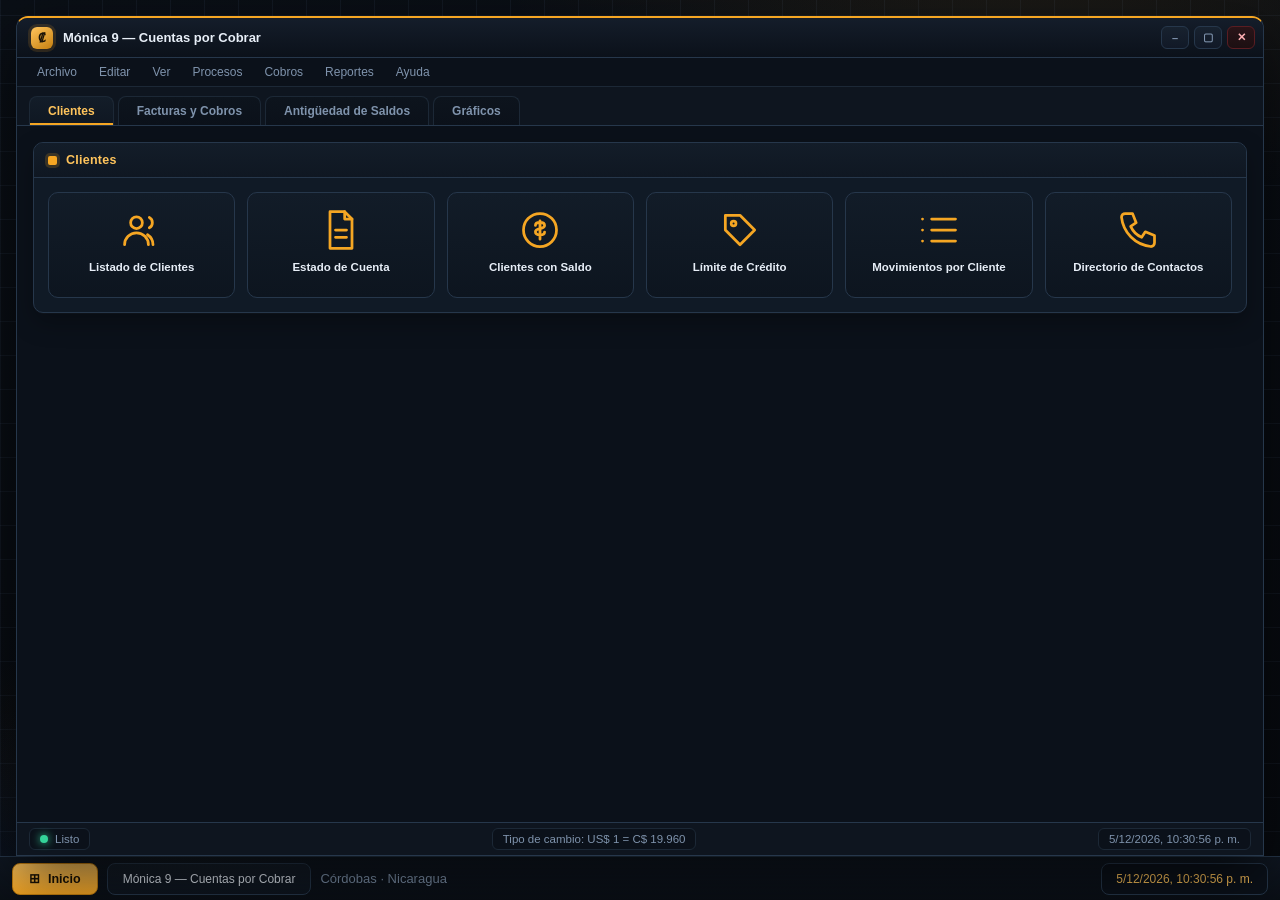
==== cuentas_por_cobrar.html @ f1996e6d "Subir los 4 archivos definitivos de inventario y cuentas por cobrar" ====
<!DOCTYPE html>
<html lang="es">
<head>
<meta charset="UTF-8" />
<meta name="viewport" content="width=device-width, initial-scale=1.0" />
<title>Mónica 9 — Cuentas por Cobrar</title>
<style>
  :root{
    --bg:#070a0f; --bg2:#0a0f16; --grid:rgba(125,155,205,.07);
    --panel:#0e151f; --panel2:#0b111a; --card:#101a26;
    --line:#1c2836; --line2:#26374b;
    --text:#e7eef7; --muted:#7f93ac;
    --amber:#f5a623; --amber2:#ffc45c; --amber-d:#b6791275;
    --blue:#3b82f6; --ok:#34d399; --warn:#f5a623; --danger:#f2545b;
    --accent:#f5a623;
    --shadow:0 24px 60px rgba(0,0,0,.62);
  }
  *{box-sizing:border-box}
  html,body{height:100%}
  body{margin:0;padding:0;height:100vh;overflow:hidden;color:var(--text);
    font-family:"Segoe UI",Tahoma,Geneva,Verdana,sans-serif;font-size:13px;-webkit-font-smoothing:antialiased}

  /* ---------- Escritorio (cuadrícula oscura) ---------- */
  .desktop{position:relative;height:100vh;overflow:hidden;display:flex;flex-direction:column;padding:16px 16px 0;
    background:
      radial-gradient(1000px 600px at 80% -12%,rgba(245,166,35,.10),transparent 55%),
      radial-gradient(900px 520px at 6% 110%,rgba(59,130,246,.10),transparent 55%),
      repeating-linear-gradient(0deg,var(--grid) 0 1px,transparent 1px 34px),
      repeating-linear-gradient(90deg,var(--grid) 0 1px,transparent 1px 34px),
      linear-gradient(160deg,var(--bg2),var(--bg))}
  .desktop::after{content:"";position:absolute;inset:0;pointer-events:none;
    background:radial-gradient(420px 220px at 14% 84%,rgba(245,166,35,.05),transparent 60%)}

  /* ---------- Ventana principal ---------- */
  .win{position:relative;z-index:1;flex:1;min-height:0;display:flex;flex-direction:column;background:var(--panel);
    border:1px solid var(--line2);border-top:2px solid var(--amber);border-radius:12px 12px 0 0;box-shadow:var(--shadow);overflow:hidden}
  .titlebar{flex:none;display:flex;align-items:center;justify-content:space-between;gap:12px;
    padding:8px 8px 8px 14px;color:var(--text);background:linear-gradient(180deg,#141d2a,#0b111a);border-bottom:1px solid var(--line2);font-weight:600;font-size:13px}
  .tb-title{display:flex;align-items:center;gap:10px;min-width:0}
  .tb-ico{width:22px;height:22px;border-radius:6px;display:grid;place-items:center;font-size:12px;color:#1a1206;
    background:linear-gradient(145deg,var(--amber2),#c47f10);box-shadow:0 0 0 3px rgba(245,166,35,.14)}
  .tb-btns{display:flex;gap:5px}
  .tbb{width:28px;height:23px;border:1px solid var(--line2);border-radius:6px;color:var(--muted);font:inherit;font-size:11px;font-weight:700;cursor:pointer;
    background:linear-gradient(180deg,#18222f,#111927)}
  .tbb:hover{color:var(--text);border-color:var(--amber-d);background:linear-gradient(180deg,#1e2a39,#141d29)}
  .tbb.close{color:#ffb0b4;border-color:#5a1d22;background:linear-gradient(180deg,#2a1418,#1c0f12)}
  .tbb.close:hover{background:linear-gradient(180deg,#3a1a1f,#261216)}

  .menubar{flex:none;display:flex;gap:2px;padding:4px 10px;background:var(--panel2);border-bottom:1px solid var(--line);font-size:12px;color:var(--muted)}
  .menubar span{padding:3px 10px;border-radius:5px;cursor:default}
  .menubar span:hover{background:#141d29;color:var(--text)}

  .tabbar{flex:none;display:flex;gap:4px;padding:9px 12px 0;background:var(--panel);border-bottom:1px solid var(--line2)}
  .tab{appearance:none;border:1px solid var(--line);border-bottom:none;color:var(--muted);padding:7px 18px;font:inherit;font-size:12px;font-weight:600;
    border-radius:8px 8px 0 0;cursor:pointer;background:linear-gradient(180deg,#0d141d,#0b111a);transition:color .12s,background .12s}
  .tab:hover{color:var(--text);background:linear-gradient(180deg,#121b26,#0d141d)}
  .tab.active{color:var(--amber2);background:linear-gradient(180deg,#131d29,#0f1722);box-shadow:inset 0 -2px 0 var(--amber)}

  .content{position:relative;flex:1;min-height:0;overflow:auto;padding:16px;background:var(--panel2)}
  .tabpane{display:none}.tabpane.active{display:block}

  /* ---------- Secciones y cuadrícula de botones ---------- */
  .sec{background:var(--card);border:1px solid var(--line2);border-radius:10px;margin-bottom:16px;overflow:hidden;box-shadow:0 1px 0 rgba(255,255,255,.02),0 10px 24px rgba(0,0,0,.28)}
  .sec-head{display:flex;align-items:center;gap:9px;padding:10px 14px;font-weight:700;font-size:12.5px;color:var(--amber2);
    background:linear-gradient(180deg,#131d29,#0f1722);border-bottom:1px solid var(--line2);letter-spacing:.02em}
  .sec-head .k{width:9px;height:9px;border-radius:2px;background:var(--amber);box-shadow:0 0 0 3px rgba(245,166,35,.18)}
  .grid{display:grid;grid-template-columns:repeat(auto-fill,minmax(162px,1fr));gap:12px;padding:14px}
  .tile{appearance:none;display:flex;flex-direction:column;align-items:center;gap:9px;text-align:center;padding:15px 9px 12px;
    background:linear-gradient(180deg,#121c28,#0d151f);border:1px solid var(--line2);border-radius:10px;color:var(--text);font:inherit;font-size:11.5px;font-weight:600;
    cursor:pointer;min-height:106px;transition:transform .1s ease,box-shadow .14s ease,border-color .14s ease,background .14s ease}
  .tile:hover{border-color:var(--amber);box-shadow:0 10px 24px rgba(0,0,0,.45),0 0 0 3px rgba(245,166,35,.12);transform:translateY(-2px);
    background:linear-gradient(180deg,#16222f,#0f1822)}
  .tile:active{transform:translateY(0)}
  .tile .ico{width:44px;height:44px;color:var(--amber)}
  .tile .ico svg{width:100%;height:100%;display:block}
  .tile .lbl{line-height:1.2}

  /* ---------- Barra de estado / tareas ---------- */
  .statusbar{flex:none;display:flex;align-items:center;justify-content:space-between;gap:10px;padding:5px 12px;font-size:11.5px;color:var(--muted);background:var(--panel);border-top:1px solid var(--line2)}
  .statusbar .sb{display:flex;align-items:center;gap:7px;border:1px solid var(--line);border-radius:6px;padding:4px 10px;background:var(--panel2)}
  .dot{width:8px;height:8px;border-radius:50%;background:var(--ok);box-shadow:0 0 8px var(--ok)}
  .taskbar{flex:none;display:flex;align-items:center;gap:9px;height:44px;margin:0 -16px;padding:0 12px;
    background:linear-gradient(180deg,#0f1722,#0a0f16);border-top:1px solid var(--line2);color:var(--text)}
  .start{display:flex;align-items:center;gap:8px;height:32px;padding:0 16px;border:1px solid #c47f10;border-radius:8px;color:#1a1206;font-weight:700;font-size:12.5px;cursor:pointer;
    background:linear-gradient(180deg,var(--amber2),var(--amber))}
  .start:hover{background:linear-gradient(180deg,#ffd27a,#ffb43a)}
  .task{height:32px;padding:0 15px;border:1px solid var(--line2);border-radius:8px;color:var(--text);font-size:12px;cursor:pointer;
    background:linear-gradient(180deg,#141d29,#0e151f)}
  .task:hover{border-color:var(--amber-d)}
  .tray{margin-left:auto;display:flex;align-items:center;gap:8px;height:32px;padding:0 14px;border:1px solid var(--line2);border-radius:8px;background:var(--panel2);font-size:12px;color:var(--amber2);font-variant-numeric:tabular-nums}

  /* ---------- Diálogos (ventanas flotantes) ---------- */
  .overlay{position:fixed;inset:0;z-index:60;display:flex;align-items:center;justify-content:center;padding:20px;background:rgba(4,7,12,.66);backdrop-filter:blur(2px)}
  .overlay.hidden{display:none}
  .dlg{--dlg-accent:var(--amber);display:flex;flex-direction:column;width:min(1000px,96vw);max-height:90vh;background:var(--panel);
    border:1px solid var(--line2);border-top:2px solid var(--dlg-accent);border-radius:12px;box-shadow:0 30px 90px rgba(0,0,0,.7);overflow:hidden;animation:pop .16s ease}
  .dlg.sm{width:min(520px,94vw)}
  @keyframes pop{from{transform:scale(.975);opacity:.5}to{transform:none;opacity:1}}
  .dlg-title{flex:none;display:flex;align-items:center;justify-content:space-between;gap:10px;padding:8px 9px 8px 14px;color:var(--text);font-weight:700;font-size:13px;
    background:linear-gradient(180deg,#131d29,#0d151f);border-bottom:1px solid var(--line2)}
  .dlg-title .dt{display:flex;align-items:center;gap:9px;min-width:0}
  .dlg-close{width:28px;height:24px;border:1px solid #5a1d22;border-radius:6px;color:#ffb0b4;font:inherit;font-weight:700;cursor:pointer;background:linear-gradient(180deg,#2a1418,#1c0f12)}
  .dlg-close:hover{background:linear-gradient(180deg,#3a1a1f,#261216)}
  .dlg-body{flex:1;min-height:0;overflow:auto;padding:16px;background:var(--panel2)}
  .dlg-foot{flex:none;display:flex;justify-content:flex-end;gap:9px;padding:12px 14px;background:var(--panel);border-top:1px solid var(--line2)}
  .sub{font-size:11.5px;color:var(--muted);margin:0 0 12px}

  .dlg-tools{display:flex;flex-wrap:wrap;align-items:flex-end;gap:12px;padding-bottom:12px;margin-bottom:12px;border-bottom:1px solid var(--line2)}
  .fgroup{display:flex;flex-direction:column;gap:5px}
  .flabel{font-size:10.5px;color:var(--muted);letter-spacing:.05em;text-transform:uppercase}
  .fld{background:var(--card);border:1px solid var(--line2);border-radius:7px;padding:7px 10px;font:inherit;font-size:12px;color:var(--text);min-width:155px}
  .fld::placeholder{color:#5b6d84}
  .fld:focus{outline:none;border-color:var(--amber);box-shadow:0 0 0 3px rgba(245,166,35,.18)}
  .radios{display:flex;gap:16px;padding-bottom:3px}
  .radio{display:flex;align-items:center;gap:7px;font-size:12px;color:var(--text);cursor:pointer}
  .radio input{accent-color:var(--amber)}

  .btn{appearance:none;border:1px solid var(--line2);border-radius:8px;color:var(--text);padding:8px 17px;font:inherit;font-size:12px;font-weight:600;cursor:pointer;
    background:linear-gradient(180deg,#18222f,#111927)}
  .btn:hover{border-color:var(--amber-d);background:linear-gradient(180deg,#1f2b3a,#141d29)}
  .btn:active{transform:translateY(1px)}
  .btn-primary{background:linear-gradient(180deg,#ffc45c,#f5a623);border-color:#c47f10;color:#1a1206;font-weight:700}
  .btn-primary:hover{background:linear-gradient(180deg,#ffd27a,#ffb43a)}
  .btn-ghost{background:linear-gradient(180deg,#141d29,#0e151f);color:var(--muted)}
  .btn-ghost:hover{color:var(--text)}

  .tbl-wrap{border:1px solid var(--line2);border-radius:9px;overflow:auto;max-height:46vh;background:var(--card)}
  table.tbl{width:100%;border-collapse:collapse;font-size:12px}
  .tbl th{position:sticky;top:0;z-index:1;background:linear-gradient(180deg,#131d29,#0f1722);color:var(--amber2);font-weight:700;font-size:10.5px;
    text-transform:uppercase;letter-spacing:.04em;padding:9px 11px;text-align:left;border-bottom:1px solid var(--line2);white-space:nowrap}
  .tbl td{padding:8px 11px;border-bottom:1px solid #141d29;white-space:nowrap;color:var(--text)}
  .tbl tbody tr:hover{background:#141f2c}
  .tbl tfoot td{background:#131d29;color:var(--amber2);font-weight:700;border-top:1px solid var(--line2);border-bottom:none}
  .num{text-align:right;font-variant-numeric:tabular-nums}
  .empty{padding:20px;color:var(--muted);font-size:12px}

  /* ---------- Gráficos ---------- */
  .charts-head{display:flex;flex-wrap:wrap;align-items:flex-end;gap:12px;padding:14px;background:var(--card);border:1px solid var(--line2);border-radius:10px;margin-bottom:16px}
  .charts-grid{display:grid;grid-template-columns:repeat(auto-fit,minmax(420px,1fr));gap:16px}
  .card{position:relative;background:linear-gradient(180deg,#111b27,#0d151f);border:1px solid var(--line2);border-radius:10px;padding:14px;box-shadow:0 10px 24px rgba(0,0,0,.3)}
  .card h3{margin:0 0 6px;font-size:12.5px;color:var(--text);display:flex;align-items:center;justify-content:space-between;gap:8px}
  .card h3 span:first-child{color:var(--amber2)}
  .card .val{font-size:11px;color:var(--muted);font-variant-numeric:tabular-nums}
  .card svg{width:100%;height:auto;display:block}

  .palette{position:absolute;z-index:90;width:246px;background:var(--panel);border:1px solid var(--line2);border-top:2px solid var(--amber);border-radius:10px;padding:12px;box-shadow:var(--shadow)}
  .palette.hidden{display:none}
  .palette .pt{font-weight:700;font-size:12px;color:var(--amber2);margin-bottom:9px}
  .palette label{display:flex;align-items:center;justify-content:space-between;gap:10px;font-size:12px;color:var(--text);margin-bottom:8px}
  .palette input[type=color]{width:42px;height:26px;border:1px solid var(--line2);border-radius:6px;background:var(--card);padding:0;cursor:pointer}
  .swatches{display:flex;gap:7px;flex-wrap:wrap;margin-top:5px}
  .sw{width:23px;height:23px;border-radius:6px;border:1px solid rgba(255,255,255,.15);cursor:pointer}
  .hidden{display:none!important}

  @media (max-width:760px){ .grid{grid-template-columns:repeat(auto-fill,minmax(132px,1fr))} .charts-grid{grid-template-columns:1fr} }

  @media print{
    body{background:#fff;color:#000}
    .desktop{display:none}
    .overlay{position:static;background:#fff;padding:0}
    .dlg{box-shadow:none;border:none;width:100%;max-height:none}
    .dlg-foot,.dlg-tools,.dlg-close{display:none!important}
    .tbl th,.tbl td,.tbl tfoot td{color:#000;background:#fff}
  }
</style>
</head>
<body>
<div class="desktop">
  <div class="win">
    <div class="titlebar">
      <div class="tb-title"><span class="tb-ico">₡</span> Mónica 9 — Cuentas por Cobrar</div>
      <div class="tb-btns"><button class="tbb" title="Minimizar">–</button><button class="tbb" title="Maximizar">▢</button><button class="tbb close" title="Cerrar">✕</button></div>
    </div>
    <div class="menubar"><span>Archivo</span><span>Editar</span><span>Ver</span><span>Procesos</span><span>Cobros</span><span>Reportes</span><span>Ayuda</span></div>
    <div class="tabbar" id="tabs"></div>
    <div class="content" id="content"></div>
    <div class="statusbar">
      <span class="sb"><span class="dot"></span><span id="status">Listo</span></span>
      <span class="sb" id="tc">Tipo de cambio: US$ 1 = C$ 19.960</span>
      <span class="sb" id="clock"></span>
    </div>
  </div>
  <div class="taskbar">
    <button class="start"><span>⊞</span> Inicio</button>
    <button class="task">Mónica 9 — Cuentas por Cobrar</button>
    <span class="sb" style="border:none;background:transparent;color:var(--muted)">Córdobas · Nicaragua</span>
    <div class="tray"><span id="trayClock"></span></div>
  </div>
</div>
<div class="overlay hidden" id="overlay"></div>
<script>
const TASA = 19.960;
const fmtNIO = new Intl.NumberFormat('es-NI',{style:'currency',currency:'NIO',minimumFractionDigits:2,maximumFractionDigits:2});
const money = n => fmtNIO.format(Number(n)||0).replace('NIO','C$').replace(/\s+/g,' ').trim();
const usd = n => 'US$ ' + ((Number(n)||0)/TASA).toLocaleString('es-NI',{minimumFractionDigits:2,maximumFractionDigits:2});
const compact = n => { n = Number(n)||0; if(Math.abs(n)>=1000) return 'C$ ' + (n/1000).toFixed(0) + 'k'; return 'C$ ' + n.toFixed(0); };
const num = n => (Number(n)||0).toLocaleString('es-NI',{minimumFractionDigits:2,maximumFractionDigits:2});
const $ = id => document.getElementById(id);
const esc = s => String(s==null?'':s).replace(/[&<>"']/g,c=>({'&':'&amp;','<':'&lt;','>':'&gt;','"':'&quot;',"'":'&#39;'}[c]));
const status = m => { $('status').textContent = m; };

/* ---------- Fechas (deterministas, año en curso) ---------- */
const HOY = new Date();
const Y = HOY.getFullYear();
const iso = d => { const x = (d instanceof Date)?d:new Date(d); return new Date(x.getTime()-x.getTimezoneOffset()*60000).toISOString().slice(0,10); };
const fecha = s => new Date(s+'T00:00:00').toLocaleDateString('es-NI',{day:'2-digit',month:'2-digit',year:'numeric'});
const MES = ['Ene','Feb','Mar','Abr','May','Jun','Jul','Ago','Sep','Oct','Nov','Dic'];

/* ---------- Datos: Clientes ---------- */
const CLIENTES = [
  ['CL-0001','Supermercado La Unión','J0310000001234','2255-1010','Managua',250000,'Karla Ruiz'],
  ['CL-0002','Pulpería Doña Rosa','0011202900001A','2772-3344','Matagalpa',40000,'José Mejía'],
  ['CL-0003','Hotel Camino Real','J0310000002356','2276-6677','Managua',180000,'Karla Ruiz'],
  ['CL-0004','Comedor El Buen Gusto','0011506800002B','8412-7788','Masaya',60000,'Marlon López'],
  ['CL-0005','Distribuidora El Sol','J0310000003478','2266-9001','Managua',300000,'Karla Ruiz'],
  ['CL-0006','Farmacia San Nicolás','0011807600003C','2713-2211','Estelí',90000,'José Mejía'],
  ['CL-0007','Supermercado Palí Norte','J0310000004589','2255-3344','Managua',220000,'Marlon López'],
  ['CL-0008','Tienda La Bendición','0011409800004D','2512-4455','Masaya',35000,'José Mejía'],
  ['CL-0009','Restaurante Los Ranchos','J0310000005690','2278-8899','Managua',150000,'Karla Ruiz'],
  ['CL-0010','Librería Génesis','0011801300005E','2772-5566','Matagalpa',50000,'Marlon López'],
  ['CL-0011','Comercial El Pilar','J0310000006712','2266-1122','Managua',120000,'Karla Ruiz'],
  ['CL-0012','Mini Súper La Isla','0011510600006F','2563-7788','Granada',70000,'José Mejía'],
  ['CL-0013','Panadería El Trigal','0011212400007G','8412-3344','Masaya',28000,'Marlon López'],
  ['CL-0014','Hospital Metropolitano','J0310000007823','2270-4455','Managua',260000,'Karla Ruiz']
].map(c=>({codigo:c[0],nombre:c[1],ruc:c[2],telefono:c[3],ciudad:c[4],limite:c[5],cobrador:c[6],saldo:0,vencido:0}));

/* ---------- Datos: Facturas ---------- */
const _F = [
  ['F-1001','Supermercado La Unión',0,9,84500,84500],
  ['F-1002','Hotel Camino Real',0,18,120000,60000],
  ['F-1003','Comedor El Buen Gusto',0,22,24600,24600],
  ['F-1004','Distribuidora El Sol',1,4,156000,90000],
  ['F-1005','Farmacia San Nicolás',1,15,38200,0],
  ['F-1006','Supermercado Palí Norte',1,26,210000,210000],
  ['F-1007','Tienda La Bendición',2,6,18750,5000],
  ['F-1008','Restaurante Los Ranchos',2,19,98400,40000],
  ['F-1009','Librería Génesis',3,2,27300,27300],
  ['F-1010','Comercial El Pilar',3,21,76500,0],
  ['F-1011','Mini Súper La Isla',4,7,41900,15000],
  ['F-1012','Panadería El Trigal',4,23,15800,15800],
  ['F-1013','Hospital Metropolitano',5,8,184000,120000],
  ['F-1014','Supermercado La Unión',5,24,63400,0],
  ['F-1015','Distribuidora El Sol',6,14,142000,142000],
  ['F-1016','Hotel Camino Real',6,29,88900,30000],
  ['F-1017','Restaurante Los Ranchos',7,11,52700,0],
  ['F-1018','Farmacia San Nicolás',8,3,33100,33100],
  ['F-1019','Comercial El Pilar',8,25,91200,45000],
  ['F-1020','Hospital Metropolitano',9,16,205000,0]
];
const FACTURAS = _F.map(f=>{
  const fch = iso(new Date(Y,f[2],f[3]));
  const venc = iso(new Date(Y,f[2],f[3]+30));
  const saldo = f[4]-f[5];
  const estado = saldo<=0.5 ? 'Pagada' : (new Date(venc) < HOY ? 'Vencida' : 'Pendiente');
  return {numero:f[0],cliente:f[1],fecha:fch,vencimiento:venc,monto:f[4],abonado:f[5],saldo:saldo,estado:estado};
});
FACTURAS.forEach(f=>{ const c=CLIENTES.find(x=>x.nombre===f.cliente); if(!c) return; c.saldo+=f.saldo; if(f.estado==='Vencida') c.vencido+=f.saldo; });

/* ---------- Datos: Cobros / Recibos ---------- */
const _C = [
  ['REC-2001',0,12,'Supermercado La Unión','F-1001','Transferencia',84500,'Karla Ruiz'],
  ['REC-2002',0,22,'Comedor El Buen Gusto','F-1003','Efectivo',24600,'Marlon López'],
  ['REC-2003',0,27,'Hotel Camino Real','F-1002','Cheque',60000,'Karla Ruiz'],
  ['REC-2004',1,8,'Distribuidora El Sol','F-1004','Transferencia',90000,'Karla Ruiz'],
  ['REC-2005',1,26,'Supermercado Palí Norte','F-1006','Depósito',210000,'Marlon López'],
  ['REC-2006',2,6,'Tienda La Bendición','F-1007','Efectivo',5000,'José Mejía'],
  ['REC-2007',2,19,'Restaurante Los Ranchos','F-1008','Transferencia',40000,'Karla Ruiz'],
  ['REC-2008',3,2,'Librería Génesis','F-1009','Efectivo',27300,'Marlon López'],
  ['REC-2009',4,7,'Mini Súper La Isla','F-1011','Cheque',15000,'José Mejía'],
  ['REC-2010',4,23,'Panadería El Trigal','F-1012','Efectivo',15800,'Marlon López'],
  ['REC-2011',5,8,'Hospital Metropolitano','F-1013','Transferencia',120000,'Karla Ruiz'],
  ['REC-2012',5,28,'Hotel Camino Real','F-1016','Depósito',30000,'Karla Ruiz'],
  ['REC-2013',6,14,'Distribuidora El Sol','F-1015','Transferencia',142000,'Karla Ruiz'],
  ['REC-2014',8,3,'Farmacia San Nicolás','F-1018','Efectivo',33100,'José Mejía'],
  ['REC-2015',8,25,'Comercial El Pilar','F-1019','Transferencia',45000,'Karla Ruiz'],
  ['REC-2016',9,15,'Hospital Metropolitano','F-1020','Cheque',60000,'Karla Ruiz']
];
const COBROS = _C.map(c=>({numero:c[0],fecha:iso(new Date(Y,c[1],c[2])),cliente:c[3],factura:c[4],forma:c[5],monto:c[6],cobrador:c[7]}));

/* ---------- Datos: Notas de crédito ---------- */
const _N = [
  [0,25,'Comercial El Pilar','NC-000101','Descuento por pronto pago',4500],
  [1,20,'Farmacia San Nicolás','NC-000102','Producto devuelto en buen estado',3800],
  [2,14,'Pulpería Doña Rosa','NC-000103','Error de facturación',1250],
  [3,19,'Restaurante Los Ranchos','NC-000104','Devolución parcial de pedido',7600],
  [5,10,'Mini Súper La Isla','NC-000105','Bonificación comercial',5200],
  [7,28,'Hospital Metropolitano','NC-000106','Ajuste por diferencia de precio',9800]
];
const NOTAS = _N.map(n=>({fecha:iso(new Date(Y,n[0],n[1])),cliente:n[2],documento:n[3],motivo:n[4],monto:n[5]}));

/* ---------- Antigüedad de saldos ---------- */
const AGING_BUCKETS = ['Corriente','1-30 días','31-60 días','61-90 días','+90 días'];
function agingBucket(f){
  if(f.saldo<=0.5) return -1;
  const dias = Math.floor((HOY - new Date(f.vencimiento))/86400000);
  if(dias<=0) return 0; if(dias<=30) return 1; if(dias<=60) return 2; if(dias<=90) return 3; return 4;
}
function agingTotals(){ const a=[0,0,0,0,0]; FACTURAS.forEach(f=>{ const b=agingBucket(f); if(b>=0) a[b]+=f.saldo; }); return a; }

/* ---------- Series mensuales para gráficos ---------- */
const SERIES = {
  cobros:  [82000,96500,74800,112400,90300,134600,119800,142300,128900,151700,138200,160400],
  vencido: [52000,61400,48900,70200,56800,82300,74100,88900,79500,91200,84800,96300],
  aldia:   [180000,196500,171200,214300,189600,242100,221400,258700,236900,274500,251300,289600]
};

/* ---------- Iconos (SVG inline) ---------- */
const ICO = (function(){
  const w = '<svg viewBox="0 0 24 24" fill="none" stroke="currentColor" stroke-width="1.5" stroke-linecap="round" stroke-linejoin="round">';
  const f = s => w + s + '</svg>';
  return {
    users:  f('<circle cx="9" cy="8" r="3.2"/><path d="M2.5 20a6.5 6.5 0 0 1 13 0"/><path d="M16 5.2a3.2 3.2 0 0 1 0 5.6"/><path d="M18 20a6.5 6.5 0 0 0-3-5.4"/>'),
    doc:    f('<path d="M6 2h8l4 4v16H6z"/><path d="M14 2v4h4"/><path d="M9 12h6M9 16h6"/>'),
    money:  f('<circle cx="12" cy="12" r="9"/><path d="M12 7v10M9.5 9.5c0-1 1-1.6 2.5-1.6s2.5.7 2.5 1.7-1 1.4-2.5 1.7-2.5.6-2.5 1.7 1 1.7 2.5 1.7 2.5-.6 2.5-1.6"/>'),
    tag:    f('<path d="M20 12l-8 8-8-8V4h8z"/><circle cx="8.5" cy="8.5" r="1.3"/>'),
    list:   f('<path d="M8 6h13M8 12h13M8 18h13M3 6h.01M3 12h.01M3 18h.01"/>'),
    book:   f('<path d="M5 4a2 2 0 0 1 2-2h11v18H7a2 2 0 0 0-2 2z"/><path d="M5 4v16"/><path d="M9 7h6M9 11h6"/>'),
    chart:  f('<path d="M4 20V10M10 20V4M16 20v-7M22 20H2"/>'),
    ret:    f('<path d="M9 14l-4-4 4-4"/><path d="M5 10h11a4 4 0 0 1 0 8h-3"/>'),
    folder: f('<path d="M3 7a2 2 0 0 1 2-2h4l2 2h8a2 2 0 0 1 2 2v8a2 2 0 0 1-2 2H5a2 2 0 0 1-2-2z"/><path d="M3 10h18"/>'),
    phone:  f('<path d="M5 3h4l2 5-3 2a12 12 0 0 0 6 6l2-3 5 2v4a2 2 0 0 1-2 2A18 18 0 0 1 3 5a2 2 0 0 1 2-2z"/>'),
    receipt:f('<path d="M6 2h12v20l-3-2-3 2-3-2-3 2z"/><path d="M9 7h6M9 11h6M9 15h4"/>'),
    clock:  f('<circle cx="12" cy="12" r="9"/><path d="M12 7v5l3 2"/>')
  };
})();
/* ---------- Estructura de pestañas / secciones / botones ---------- */
const SECTIONS = [
  {id:'clientes', title:'Clientes', icon:'users', buttons:[
    {id:'listadoclientes', label:'Listado de Clientes',   icon:'users', tip:'Todos los clientes con límite de crédito y saldo'},
    {id:'estadocuenta',    label:'Estado de Cuenta',       icon:'doc',   tip:'Detalle de facturas y saldos por cliente'},
    {id:'consaldo',        label:'Clientes con Saldo',     icon:'money', tip:'Clientes que mantienen saldo pendiente'},
    {id:'credito',         label:'Límite de Crédito',      icon:'tag',   tip:'Utilización del límite de crédito por cliente'},
    {id:'movcliente',      label:'Movimientos por Cliente',icon:'list',  tip:'Facturas y cobros recientes por cliente'},
    {id:'contactos',       label:'Directorio de Contactos',icon:'phone', tip:'Teléfonos y datos de contacto de clientes'}
  ]},
  {id:'facturas', title:'Facturas y Cobros', icon:'doc', buttons:[
    {id:'facturaspendientes', label:'Facturas Pendientes', icon:'list',   tip:'Facturas con saldo pendiente de pago'},
    {id:'registropagos',      label:'Registro de Pagos',   icon:'money',  tip:'Cobros y abonos registrados'},
    {id:'facturasvencidas',   label:'Facturas Vencidas',   icon:'tag',    tip:'Facturas cuyo vencimiento ya pasó'},
    {id:'recibos',            label:'Recibos Emitidos',    icon:'receipt',tip:'Recibos de caja entregados a clientes'},
    {id:'cobroscliente',      label:'Cobros por Cliente',  icon:'users',  tip:'Monto cobrado agrupado por cliente'},
    {id:'notascredito',       label:'Notas de Crédito',    icon:'ret',    tip:'Notas de crédito aplicadas a clientes'}
  ]},
  {id:'antiguedad', title:'Antigüedad de Saldos', icon:'chart', buttons:[
    {id:'aging',        label:'Antigüedad de Saldos', icon:'chart', tip:'Saldo clasificado por rangos de vencimiento'},
    {id:'saldocliente', label:'Saldos por Cliente',   icon:'list',  tip:'Saldo total y vencido por cliente'},
    {id:'vencidoaldia', label:'Vencido vs Al Día',    icon:'money', tip:'Comparativo de cartera vencida y corriente'},
    {id:'cobrador',     label:'Resumen por Cobrador', icon:'users', tip:'Gestión de cobro agrupada por cobrador'}
  ]},
  {id:'graficos', title:'Gráficos', icon:'chart', buttons:[]}
];

function tileHTML(b){
  return '<button class="tile" data-modal="'+b.id+'" title="'+esc(b.tip)+'">'+
    '<span class="ico">'+ICO[b.icon]+'</span><span class="lbl">'+esc(b.label)+'</span></button>';
}
function renderShell(){
  const tabs = $('tabs'), content = $('content');
  tabs.innerHTML = ''; content.innerHTML = '';
  SECTIONS.forEach(function(s, i){
    const b = document.createElement('button');
    b.className = 'tab' + (i===0?' active':'');
    b.dataset.tab = s.id;
    b.textContent = s.title;
    tabs.appendChild(b);

    const pane = document.createElement('section');
    pane.id = 'tab-'+s.id;
    pane.className = 'tabpane' + (i===0?' active':'');
    if(s.id === 'graficos'){
      pane.innerHTML = chartsUI();
    } else {
      pane.innerHTML = '<div class="sec"><div class="sec-head"><span class="k"></span>'+esc(s.title)+
        '</div><div class="grid">'+ s.buttons.map(tileHTML).join('') +'</div></div>';
    }
    content.appendChild(pane);
  });
  tabs.querySelectorAll('.tab').forEach(function(t){
    t.addEventListener('click', function(){
      tabs.querySelectorAll('.tab').forEach(x=>x.classList.remove('active'));
      t.classList.add('active');
      content.querySelectorAll('.tabpane').forEach(p=>p.classList.toggle('active', p.id==='tab-'+t.dataset.tab));
      status('Sección: '+t.textContent);
      if(t.dataset.tab==='graficos') drawAllCharts();
    });
  });
  content.querySelectorAll('.tile').forEach(function(t){
    t.addEventListener('click', function(){ openDialog(t.dataset.modal); });
  });
}

/* ---------- Reloj / barra de estado ---------- */
function tick(){
  const s = new Date().toLocaleString('es-NI');
  $('clock').textContent = s; $('trayClock').textContent = s;
}

/* ---------- Paleta de colores emergente ---------- */
let paletteEl = null;
function closePalette(){ if(paletteEl){ paletteEl.remove(); paletteEl = null; } }
function openPalette(anchor, current, onPick){
  closePalette();
  const p = document.createElement('div');
  p.className = 'palette';
  const swatches = ['#f5a623','#ffc45c','#3b82f6','#34d399','#f2545b','#a78bfa','#22d3ee','#e7eef7'];
  p.innerHTML = '<div class="pt">Color del diálogo</div>'+
    '<label>Personalizado <input type="color" value="'+current+'"></label>'+
    '<div class="swatches">'+ swatches.map(c=>'<span class="sw" style="background:'+c+'" data-c="'+c+'"></span>').join('') +'</div>';
  document.body.appendChild(p);
  const r = anchor.getBoundingClientRect();
  p.style.left = Math.min(r.left, window.innerWidth-260) + 'px';
  p.style.top = Math.min(r.bottom+6, window.innerHeight-170) + 'px';
  paletteEl = p;
  const input = p.querySelector('input');
  input.addEventListener('input', ()=> onPick(input.value));
  p.querySelectorAll('.sw').forEach(sw=> sw.addEventListener('click', ()=>{ input.value = sw.dataset.c; onPick(sw.dataset.c); }));
  setTimeout(()=> document.addEventListener('mousedown', outside), 0);
  function outside(e){ if(paletteEl && !paletteEl.contains(e.target) && e.target!==anchor){ closePalette(); document.removeEventListener('mousedown', outside); } }
}

/* ---------- Ventana modal (diálogo Windows) ---------- */
let dlgState = null;
function openDialog(id){
  const cfg = MODAL[id];
  if(!cfg) return;
  closePalette();
  const overlay = $('overlay');
  overlay.innerHTML = '';
  overlay.classList.remove('hidden');

  const dlg = document.createElement('div');
  dlg.className = 'dlg' + (cfg.small?' sm':'');

  const head = document.createElement('div');
  head.className = 'dlg-title';
  head.innerHTML = '<div class="dt"><span class="tb-ico">₡</span> '+esc(cfg.title)+'</div>';
  const close = document.createElement('button');
  close.className = 'dlg-close'; close.textContent = '✕'; close.title = 'Cerrar';
  close.addEventListener('click', ()=> cerrarDialogo());
  head.appendChild(close);

  const body = document.createElement('div');
  body.className = 'dlg-body';

  if(cfg.al || cfg.buscar){
    const tools = document.createElement('div');
    tools.className = 'dlg-tools';
    if(cfg.al){
      tools.innerHTML += '<div class="fgroup"><label class="flabel">Al (fecha final)</label><input type="date" class="fld" id="dlg-al" value="'+iso(HOY)+'"></div>';
    }
    if(cfg.buscar){
      tools.innerHTML += '<div class="fgroup"><label class="flabel">Buscar</label><input type="text" class="fld" id="dlg-texto" placeholder="'+esc(cfg.buscar)+'"></div>';
    }
    tools.innerHTML += '<div style="display:flex;gap:8px"><button class="btn btn-primary" id="dlg-buscar">Buscar</button><button class="btn btn-ghost" id="dlg-aceptar">Aceptar</button></div>';
    body.appendChild(tools);
  }

  const host = document.createElement('div');
  host.id = 'dlg-host';
  body.appendChild(host);
  if(cfg.subtitle){ const s=document.createElement('p'); s.className='sub'; s.textContent=cfg.subtitle; body.insertBefore(s, body.firstChild); }

  const foot = document.createElement('div');
  foot.className = 'dlg-foot';
  foot.innerHTML = '<button class="btn" id="dlg-imprimir">Imprimir</button>'+
    '<button class="btn" id="dlg-color">Cambiar color</button>'+
    '<button class="btn btn-ghost" id="dlg-cancelar">Cancelar</button>'+
    '<button class="btn btn-primary" id="dlg-salir">Salir</button>';

  dlg.appendChild(head); dlg.appendChild(body); dlg.appendChild(foot);
  overlay.appendChild(dlg);
  dlgState = { cfg:cfg, host:host, dlg:dlg };

  function render(){
    const al = cfg.al ? ($('dlg-al').value || iso(HOY)) : iso(HOY);
    const texto = cfg.buscar ? ($('dlg-texto').value.trim().toLowerCase()) : '';
    const r = cfg.rows({ al:al, texto:texto });
    host.innerHTML = tableHTML(r.cols, r.rows, r.total);
    status(cfg.title + ' · ' + r.rows.length + ' registro(s) · Al ' + fecha(al));
  }
  dlgState.render = render;

  if($('dlg-buscar')) $('dlg-buscar').addEventListener('click', render);
  if($('dlg-aceptar')) $('dlg-aceptar').addEventListener('click', render);
  if($('dlg-texto')) $('dlg-texto').addEventListener('input', render);
  if($('dlg-al')) $('dlg-al').addEventListener('change', render);

  $('dlg-imprimir').addEventListener('click', ()=>{ status('Enviando a impresora: '+cfg.title); window.print(); });
  $('dlg-color').addEventListener('click', function(){ openPalette(this, '#f5a623', c=> dlg.style.setProperty('--dlg-accent', c)); });
  $('dlg-cancelar').addEventListener('click', ()=> cerrarDialogo());
  $('dlg-salir').addEventListener('click', ()=> cerrarDialogo());

  render();
}
function cerrarDialogo(){ $('overlay').classList.add('hidden'); $('overlay').innerHTML=''; dlgState=null; closePalette(); status('Listo'); }

function tableHTML(cols, rows, total){
  if(!rows.length) return '<p class="empty">No hay información para los criterios indicados.</p>';
  let h = '<div class="tbl-wrap"><table class="tbl"><thead><tr>';
  cols.forEach(c=> h += '<th'+(c.num?' class="num"':'')+'>'+esc(c.t)+'</th>');
  h += '</tr></thead><tbody>';
  rows.forEach(r=>{ h += '<tr>'; r.forEach(c=> h += '<td'+(c.num?' class="num"':'')+'>'+c.v+'</td>'); h += '</tr>'; });
  h += '</tbody>';
  if(total){ h += '<tfoot><tr>'; total.forEach(c=> h += '<td'+(c.num?' class="num"':'')+'>'+c.v+'</td>'); h += '</tr></tfoot>'; }
  h += '</table></div>';
  return h;
}
const matchText = (hay, t) => !t || String(hay).toLowerCase().indexOf(t) !== -1;

/* ---------- Modelos de diálogo por botón ---------- */
const MODAL = {
  listadoclientes:{ title:'Listado de Clientes', buscar:'Cliente / código / RUC', rows:function(f){
    const rr=CLIENTES.filter(c=>matchText(c.codigo+' '+c.nombre+' '+c.ruc+' '+c.ciudad,f.texto));
    let tl=0,ts=0,tv=0;
    const rows=rr.map(c=>{ tl+=c.limite; ts+=c.saldo; tv+=c.vencido; return [
      {v:esc(c.codigo)},{v:esc(c.nombre)},{v:esc(c.ruc)},{v:esc(c.ciudad)},
      {v:money(c.limite),num:true},{v:money(c.saldo),num:true},{v:money(c.vencido),num:true},{v:esc(c.cobrador)}]; });
    return {cols:[{t:'Código'},{t:'Cliente'},{t:'RUC'},{t:'Ciudad'},{t:'Límite',num:true},{t:'Saldo',num:true},{t:'Vencido',num:true},{t:'Cobrador'}],
      rows:rows, total:rows.length?[{v:'Totales ('+rows.length+')'},{v:''},{v:''},{v:''},{v:money(tl),num:true},{v:money(ts),num:true},{v:money(tv),num:true},{v:''}]:null};
  }},
  estadocuenta:{ title:'Estado de Cuenta', al:true, buscar:'Cliente', rows:function(f){
    const rr=FACTURAS.filter(x=>x.fecha<=f.al && matchText(x.cliente+' '+x.numero,f.texto)); let tm=0,ta=0,ts=0;
    const rows=rr.map(x=>{ tm+=x.monto; ta+=x.abonado; ts+=x.saldo; return [
      {v:x.numero},{v:esc(x.cliente)},{v:fecha(x.fecha)},{v:fecha(x.vencimiento)},
      {v:money(x.monto),num:true},{v:money(x.abonado),num:true},{v:money(x.saldo),num:true},{v:esc(x.estado)}]; });
    return {cols:[{t:'Factura'},{t:'Cliente'},{t:'Fecha'},{t:'Vence'},{t:'Monto',num:true},{t:'Abonado',num:true},{t:'Saldo',num:true},{t:'Estado'}],
      rows:rows, total:rows.length?[{v:'Totales'},{v:''},{v:''},{v:''},{v:money(tm),num:true},{v:money(ta),num:true},{v:money(ts),num:true},{v:''}]:null};
  }},
  consaldo:{ title:'Clientes con Saldo', buscar:'Cliente', rows:function(f){
    const rr=CLIENTES.filter(c=>c.saldo>0.5 && matchText(c.codigo+' '+c.nombre+' '+c.cobrador,f.texto));
    let ts=0,tv=0;
    const rows=rr.map(c=>{ ts+=c.saldo; tv+=c.vencido; return [{v:esc(c.codigo)},{v:esc(c.nombre)},{v:esc(c.cobrador)},{v:money(c.saldo),num:true},{v:money(c.vencido),num:true}]; });
    return {cols:[{t:'Código'},{t:'Cliente'},{t:'Cobrador'},{t:'Saldo',num:true},{t:'Vencido',num:true}],rows:rows,
      total:rows.length?[{v:'Total ('+rows.length+')'},{v:''},{v:''},{v:money(ts),num:true},{v:money(tv),num:true}]:null};
  }},
  credito:{ title:'Límite de Crédito', buscar:'Cliente', rows:function(f){
    const rr=CLIENTES.filter(c=>matchText(c.codigo+' '+c.nombre+' '+c.cobrador,f.texto));
    let tl=0,ts=0;
    const rows=rr.map(c=>{ tl+=c.limite; ts+=c.saldo; const disp=Math.max(0,c.limite-c.saldo); const uso=c.limite?c.saldo/c.limite*100:0;
      return [{v:esc(c.nombre)},{v:money(c.limite),num:true},{v:money(c.saldo),num:true},{v:money(disp),num:true},{v:uso.toFixed(1)+' %',num:true}]; });
    return {cols:[{t:'Cliente'},{t:'Límite',num:true},{t:'Saldo',num:true},{t:'Disponible',num:true},{t:'Uso',num:true}],rows:rows,
      total:rows.length?[{v:'Total'},{v:money(tl),num:true},{v:money(ts),num:true},{v:money(Math.max(0,tl-ts)),num:true},{v:''}]:null};
  }},
  movcliente:{ title:'Movimientos por Cliente', al:true, buscar:'Cliente', rows:function(f){
    const mov=[];
    FACTURAS.forEach(x=>{ if(matchText(x.cliente,f.texto)) mov.push({fecha:x.fecha,cliente:x.cliente,doc:x.numero,tipo:'Factura',cargo:x.monto,abono:0}); });
    COBROS.forEach(x=>{ if(matchText(x.cliente,f.texto)) mov.push({fecha:x.fecha,cliente:x.cliente,doc:x.numero,tipo:'Cobro',cargo:0,abono:x.monto}); });
    const rr=mov.filter(m=>m.fecha<=f.al).sort((a,b)=>a.fecha<b.fecha?1:-1); let tc=0,ta=0;
    const rows=rr.map(m=>{ tc+=m.cargo; ta+=m.abono; return [{v:fecha(m.fecha)},{v:esc(m.cliente)},{v:m.doc},{v:esc(m.tipo)},{v:m.cargo?money(m.cargo):'',num:true},{v:m.abono?money(m.abono):'',num:true}]; });
    return {cols:[{t:'Fecha'},{t:'Cliente'},{t:'Documento'},{t:'Tipo'},{t:'Cargo',num:true},{t:'Abono',num:true}],rows:rows,
      total:rows.length?[{v:'Totales'},{v:''},{v:''},{v:''},{v:money(tc),num:true},{v:money(ta),num:true}]:null};
  }},
  contactos:{ title:'Directorio de Contactos', buscar:'Cliente / ciudad', rows:function(f){
    const rr=CLIENTES.filter(c=>matchText(c.nombre+' '+c.ciudad+' '+c.telefono+' '+c.cobrador,f.texto));
    const rows=rr.map(c=>[{v:esc(c.nombre)},{v:esc(c.telefono)},{v:esc(c.ciudad)},{v:esc(c.cobrador)}]);
    return {cols:[{t:'Cliente'},{t:'Teléfono'},{t:'Ciudad'},{t:'Cobrador'}],rows:rows,total:null};
  }},
  facturaspendientes:{ title:'Facturas Pendientes', al:true, buscar:'Cliente / factura', rows:function(f){
    const rr=FACTURAS.filter(x=>x.saldo>0.5 && x.fecha<=f.al && matchText(x.cliente+' '+x.numero+' '+x.estado,f.texto)); let tm=0,ta=0,ts=0;
    const rows=rr.map(x=>{ tm+=x.monto; ta+=x.abonado; ts+=x.saldo; return [
      {v:x.numero},{v:esc(x.cliente)},{v:fecha(x.fecha)},{v:fecha(x.vencimiento)},{v:money(x.monto),num:true},{v:money(x.abonado),num:true},{v:money(x.saldo),num:true},{v:esc(x.estado)}]; });
    return {cols:[{t:'Factura'},{t:'Cliente'},{t:'Fecha'},{t:'Vence'},{t:'Monto',num:true},{t:'Abonado',num:true},{t:'Saldo',num:true},{t:'Estado'}],rows:rows,
      total:rows.length?[{v:'Total ('+rows.length+')'},{v:''},{v:''},{v:''},{v:money(tm),num:true},{v:money(ta),num:true},{v:money(ts),num:true},{v:''}]:null};
  }},
  registropagos:{ title:'Registro de Pagos', al:true, buscar:'Cliente / recibo', rows:function(f){
    const rr=COBROS.filter(c=>c.fecha<=f.al && matchText(c.cliente+' '+c.numero+' '+c.factura+' '+c.forma,f.texto)); let tm=0;
    const rows=rr.slice().sort((a,b)=>a.fecha<b.fecha?1:-1).map(c=>{ tm+=c.monto; return [
      {v:c.numero},{v:fecha(c.fecha)},{v:esc(c.cliente)},{v:c.factura},{v:esc(c.forma)},{v:money(c.monto),num:true},{v:esc(c.cobrador)}]; });
    return {cols:[{t:'Recibo'},{t:'Fecha'},{t:'Cliente'},{t:'Factura'},{t:'Forma'},{t:'Monto',num:true},{t:'Cobrador'}],rows:rows,
      total:rows.length?[{v:'Total ('+rows.length+')'},{v:''},{v:''},{v:''},{v:''},{v:money(tm),num:true},{v:''}]:null};
  }},
  facturasvencidas:{ title:'Facturas Vencidas', al:true, buscar:'Cliente / factura', rows:function(f){
    const rr=FACTURAS.filter(x=>x.estado==='Vencida' && x.fecha<=f.al && matchText(x.cliente+' '+x.numero,f.texto)); let ts=0;
    const rows=rr.map(x=>{ ts+=x.saldo; return [
      {v:x.numero},{v:esc(x.cliente)},{v:fecha(x.vencimiento)},{v:money(x.monto),num:true},{v:money(x.abonado),num:true},{v:money(x.saldo),num:true}]; });
    return {cols:[{t:'Factura'},{t:'Cliente'},{t:'Vence'},{t:'Monto',num:true},{t:'Abonado',num:true},{t:'Saldo',num:true}],rows:rows,
      total:rows.length?[{v:'Total vencido ('+rows.length+')'},{v:''},{v:''},{v:''},{v:''},{v:money(ts),num:true}]:null};
  }},
  recibos:{ title:'Recibos Emitidos', al:true, buscar:'Cliente / recibo', rows:function(f){
    const rr=COBROS.filter(c=>c.fecha<=f.al && matchText(c.numero+' '+c.cliente+' '+c.cobrador,f.texto)); let tm=0;
    const rows=rr.map(c=>{ tm+=c.monto; return [{v:c.numero},{v:fecha(c.fecha)},{v:esc(c.cliente)},{v:money(c.monto),num:true},{v:esc(c.forma)},{v:esc(c.cobrador)}]; });
    return {cols:[{t:'Recibo'},{t:'Fecha'},{t:'Cliente'},{t:'Monto',num:true},{t:'Forma'},{t:'Cobrador'}],rows:rows,
      total:rows.length?[{v:'Total'},{v:''},{v:''},{v:money(tm),num:true},{v:''},{v:''}]:null};
  }},
  cobroscliente:{ title:'Cobros por Cliente', al:true, buscar:'Cliente', rows:function(f){
    const g={}; COBROS.filter(c=>c.fecha<=f.al).forEach(c=>{ if(!matchText(c.cliente,f.texto)) return; if(!g[c.cliente]) g[c.cliente]={n:0,m:0}; g[c.cliente].n++; g[c.cliente].m+=c.monto; });
    let tn=0,tm=0;
    const rows=Object.keys(g).sort().map(k=>{ tn+=g[k].n; tm+=g[k].m; return [{v:esc(k)},{v:String(g[k].n),num:true},{v:money(g[k].m),num:true}]; });
    return {cols:[{t:'Cliente'},{t:'Recibos',num:true},{t:'Monto',num:true}],rows:rows,
      total:rows.length?[{v:'Total'},{v:String(tn),num:true},{v:money(tm),num:true}]:null};
  }},
  notascredito:{ title:'Notas de Crédito', al:true, buscar:'Cliente / documento', rows:function(f){
    const rr=NOTAS.filter(n=>n.fecha<=f.al && matchText(n.cliente+' '+n.documento+' '+n.motivo,f.texto)); let tm=0;
    const rows=rr.map(n=>{ tm+=n.monto; return [{v:fecha(n.fecha)},{v:esc(n.cliente)},{v:n.documento},{v:esc(n.motivo)},{v:money(n.monto),num:true}]; });
    return {cols:[{t:'Fecha'},{t:'Cliente'},{t:'Documento'},{t:'Motivo'},{t:'Monto',num:true}],rows:rows,
      total:rows.length?[{v:'Total'},{v:''},{v:''},{v:''},{v:money(tm),num:true}]:null};
  }},
  aging:{ title:'Antigüedad de Saldos', buscar:'Cliente', rows:function(f){
    const rr=CLIENTES.filter(c=>c.saldo>0.5 && matchText(c.codigo+' '+c.nombre+' '+c.cobrador,f.texto));
    const tot=[0,0,0,0,0]; let tg=0;
    const rows=rr.map(c=>{ const a=[0,0,0,0,0]; FACTURAS.filter(x=>x.cliente===c.nombre).forEach(x=>{ const b=agingBucket(x); if(b>=0) a[b]+=x.saldo; });
      let t=0; a.forEach((v,i)=>{ tot[i]+=v; t+=v; }); tg+=t;
      return [{v:esc(c.nombre)},{v:money(a[0]),num:true},{v:money(a[1]),num:true},{v:money(a[2]),num:true},{v:money(a[3]),num:true},{v:money(a[4]),num:true},{v:money(t),num:true}]; });
    return {cols:[{t:'Cliente'},{t:'Corriente',num:true},{t:'1-30',num:true},{t:'31-60',num:true},{t:'61-90',num:true},{t:'+90',num:true},{t:'Total',num:true}],rows:rows,
      total:rows.length?[{v:'Totales'},{v:money(tot[0]),num:true},{v:money(tot[1]),num:true},{v:money(tot[2]),num:true},{v:money(tot[3]),num:true},{v:money(tot[4]),num:true},{v:money(tg),num:true}]:null};
  }},
  saldocliente:{ title:'Saldos por Cliente', buscar:'Cliente / cobrador', rows:function(f){
    const rr=CLIENTES.filter(c=>matchText(c.codigo+' '+c.nombre+' '+c.cobrador,f.texto)); let ts=0,tv=0;
    const rows=rr.map(c=>{ ts+=c.saldo; tv+=c.vencido; return [{v:esc(c.nombre)},{v:esc(c.cobrador)},{v:money(c.saldo),num:true},{v:money(c.vencido),num:true},{v:money(Math.max(0,c.saldo-c.vencido)),num:true}]; });
    return {cols:[{t:'Cliente'},{t:'Cobrador'},{t:'Saldo',num:true},{t:'Vencido',num:true},{t:'Al Día',num:true}],rows:rows,
      total:rows.length?[{v:'Total'},{v:''},{v:money(ts),num:true},{v:money(tv),num:true},{v:money(Math.max(0,ts-tv)),num:true}]:null};
  }},
  vencidoaldia:{ title:'Vencido vs Al Día', buscar:'Cliente / cobrador', rows:function(f){
    const rr=CLIENTES.filter(c=>c.saldo>0.5 && matchText(c.nombre+' '+c.cobrador,f.texto)); let tv=0,td=0;
    const rows=rr.map(c=>{ const dia=Math.max(0,c.saldo-c.vencido); tv+=c.vencido; td+=dia; const p=c.saldo?c.vencido/c.saldo*100:0;
      return [{v:esc(c.nombre)},{v:money(c.vencido),num:true},{v:money(dia),num:true},{v:money(c.saldo),num:true},{v:p.toFixed(1)+' %',num:true}]; });
    return {cols:[{t:'Cliente'},{t:'Vencido',num:true},{t:'Al Día',num:true},{t:'Total',num:true},{t:'% Vencido',num:true}],rows:rows,
      total:rows.length?[{v:'Total'},{v:money(tv),num:true},{v:money(td),num:true},{v:money(tv+td),num:true},{v:((tv+td)?tv/(tv+td)*100:0).toFixed(1)+' %',num:true}]:null};
  }},
  cobrador:{ title:'Resumen por Cobrador', buscar:'Cobrador', rows:function(f){
    const cob=[]; CLIENTES.forEach(c=>{ if(!cob.find(x=>x.nombre===c.cobrador)) cob.push({nombre:c.cobrador}); });
    let tcl=0,tcar=0,tven=0,tcob=0;
    const rows=cob.filter(c=>matchText(c.nombre,f.texto)).map(c=>{
      const cl=CLIENTES.filter(x=>x.cobrador===c.nombre);
      const cartera=cl.reduce((a,x)=>a+x.saldo,0), vencido=cl.reduce((a,x)=>a+x.vencido,0);
      const cobrado=COBROS.filter(x=>x.cobrador===c.nombre).reduce((a,x)=>a+x.monto,0);
      tcl+=cl.length; tcar+=cartera; tven+=vencido; tcob+=cobrado;
      return [{v:esc(c.nombre)},{v:String(cl.length),num:true},{v:money(cartera),num:true},{v:money(vencido),num:true},{v:money(cobrado),num:true}];
    });
    return {cols:[{t:'Cobrador'},{t:'Clientes',num:true},{t:'Cartera',num:true},{t:'Vencido',num:true},{t:'Cobrado',num:true}],rows:rows,
      total:rows.length?[{v:'Total'},{v:String(tcl),num:true},{v:money(tcar),num:true},{v:money(tven),num:true},{v:money(tcob),num:true}]:null};
  }}
};

/* ---------- Gráficos ---------- */
const CHART_DEFS = [
  {id:'cobros',      title:'Cobros por Mes',           kind:'month', series:[{sid:'cobros',name:'Cobros',color:'#f5a623'}]},
  {id:'vencido',     title:'Saldo Vencido vs Al Día',  kind:'month', series:[{sid:'vencido',name:'Vencido',color:'#f2545b'},{sid:'aldia',name:'Al Día',color:'#34d399'}]},
  {id:'agingch',     title:'Antigüedad de Saldos',     kind:'cat',   series:[{sid:'aging',name:'Saldo',color:'#3b82f6'}]}
];
const chartColors = { series:{}, grid:'#1b2836', axis:'#33475f', text:'#7f93ac' };
const colorOf = s => chartColors.series[s.sid] || s.color;
function mcount(){ const v=$('ch-al')?$('ch-al').value:iso(HOY); const d=v?new Date(v+'T00:00:00'):HOY; return Math.max(1,Math.min(12,d.getMonth()+1)); }
function chartType(){ const r=document.querySelector('input[name="ch-tipo"]:checked'); return r?r.value:'line'; }
function chartData(def){
  if(def.kind==='cat') return { labels:AGING_BUCKETS, series:def.series.map(s=>({name:s.name,color:colorOf(s),data:agingTotals()})) };
  const n=mcount();
  return { labels:MES.slice(0,n), series:def.series.map(s=>({name:s.name,color:colorOf(s),data:SERIES[s.sid].slice(0,n)})) };
}
function chartSVG(labels, series, type){
  const W=560,H=280,pad={l:66,r:16,t:24,b:40}, pw=W-pad.l-pad.r, ph=H-pad.t-pad.b;
  let max=0; series.forEach(s=> s.data.forEach(v=> max=Math.max(max,v)));
  const mx=(max||1)*1.15, n=labels.length, slot=pw/n;
  const X=i=> pad.l + slot*(i+0.5);
  const Y=v=> pad.t+ph-(v/mx)*ph;
  let g='';
  for(let k=0;k<=4;k++){ const gy=pad.t+ph-(k/4)*ph;
    g+='<line x1="'+pad.l+'" y1="'+gy+'" x2="'+(W-pad.r)+'" y2="'+gy+'" stroke="'+chartColors.grid+'"/>';
    g+='<text x="'+(pad.l-8)+'" y="'+(gy+4)+'" text-anchor="end" font-size="10" fill="'+chartColors.text+'">'+compact(mx*k/4)+'</text>'; }
  g+='<line x1="'+pad.l+'" y1="'+pad.t+'" x2="'+pad.l+'" y2="'+(pad.t+ph)+'" stroke="'+chartColors.axis+'"/>';
  g+='<line x1="'+pad.l+'" y1="'+(pad.t+ph)+'" x2="'+(W-pad.r)+'" y2="'+(pad.t+ph)+'" stroke="'+chartColors.axis+'"/>';
  if(type==='bar'){
    const gw=slot*0.66, bw=gw/series.length;
    series.forEach((s,si)=> s.data.forEach((v,i)=>{ const bx=pad.l+slot*i+(slot-gw)/2+si*bw, by=Y(v);
      if(pad.t+ph-by>0) g+='<rect x="'+bx+'" y="'+by+'" width="'+Math.max(2,bw-2)+'" height="'+(pad.t+ph-by)+'" rx="2" fill="'+s.color+'"><title>'+labels[i]+' · '+s.name+': '+money(v)+'</title></rect>'; }));
  } else {
    series.forEach(s=>{ const pts=s.data.map((v,i)=>X(i)+','+Y(v)).join(' ');
      if(series.length===1) g+='<polygon points="'+pad.l+','+(pad.t+ph)+' '+pts+' '+(pad.l+pw)+','+(pad.t+ph)+'" fill="'+s.color+'" opacity="0.12"/>';
      g+='<polyline points="'+pts+'" fill="none" stroke="'+s.color+'" stroke-width="2.5" stroke-linejoin="round"/>';
      s.data.forEach((v,i)=>{ g+='<circle cx="'+X(i)+'" cy="'+Y(v)+'" r="3.4" fill="#0d151f" stroke="'+s.color+'" stroke-width="2.2"><title>'+labels[i]+' · '+s.name+': '+money(v)+'</title></circle>'; }); });
  }
  labels.forEach((l,i)=>{ g+='<text x="'+X(i)+'" y="'+(pad.t+ph+18)+'" text-anchor="middle" font-size="10.5" fill="'+chartColors.text+'">'+l+'</text>'; });
  let lx=pad.l-6; series.forEach(s=>{ g+='<rect x="'+lx+'" y="4" width="10" height="10" rx="2" fill="'+s.color+'"/><text x="'+(lx+14)+'" y="13" font-size="10" fill="'+esc(''+chartColors.text)+'">'+esc(s.name)+'</text>'; lx += 20 + s.name.length*6.4; });
  return g;
}
function card(def){
  return '<div class="card"><h3><span>'+def.title+'</span><span class="val" id="sum-'+def.id+'"></span></h3>'+
    '<svg id="ch-'+def.id+'" viewBox="0 0 560 280" preserveAspectRatio="xMidYMid meet"></svg></div>';
}
function chartsUI(){
  return '<div class="charts-head">'+
    '<div class="fgroup"><label class="flabel">Al (fecha final)</label><input type="date" class="fld" id="ch-al" value="'+iso(HOY)+'"></div>'+
    '<div class="fgroup"><label class="flabel">Presentación</label><div class="radios">'+
      '<label class="radio"><input type="radio" name="ch-tipo" value="line" checked> Lineal</label>'+
      '<label class="radio"><input type="radio" name="ch-tipo" value="bar"> Barras</label></div></div>'+
    '<div style="display:flex;gap:8px"><button class="btn" id="ch-color">Cambiar color</button></div>'+
    '<span class="val" style="margin-left:auto;color:var(--muted)">Tasa oficial: US$ 1 = C$ 19.960</span></div>'+
    '<div class="charts-grid">'+ CHART_DEFS.map(card).join('') +'</div>';
}
function drawAllCharts(){
  if(!$('ch-cobros')) return;
  const type=chartType();
  CHART_DEFS.forEach(function(def){
    const d=chartData(def), el=$('ch-'+def.id);
    if(el) el.innerHTML=chartSVG(d.labels,d.series,type);
    const sum=$('sum-'+def.id);
    if(sum){ const t=d.series.reduce((a,s)=>a+s.data.reduce((x,y)=>x+y,0),0); sum.textContent=money(t)+' / '+usd(t); }
  });
  status('Gráficos · '+(type==='bar'?'Barras':'Lineal')+' · '+mcount()+' mes(es)');
}
function chartsPalette(anchor){
  closePalette();
  const p=document.createElement('div'); p.className='palette';
  const items=[]; CHART_DEFS.forEach(def=> def.series.forEach(s=>{ if(!items.find(x=>x.sid===s.sid)) items.push(s); }));
  p.innerHTML='<div class="pt">Colores de las gráficas</div>'+
    items.map(s=>'<label>'+esc(s.name)+' <input type="color" data-sid="'+s.sid+'" value="'+colorOf(s)+'"></label>').join('')+
    '<label>Rejilla <input type="color" data-sid="__grid" value="'+chartColors.grid+'"></label>'+
    '<label>Ejes <input type="color" data-sid="__axis" value="'+chartColors.axis+'"></label>'+
    '<div class="swatches">'+['#f5a623','#3b82f6','#34d399','#f2545b','#a78bfa','#22d3ee'].map(c=>'<span class="sw" style="background:'+c+'" data-c="'+c+'"></span>').join('')+'</div>';
  document.body.appendChild(p);
  const r=anchor.getBoundingClientRect();
  p.style.left=Math.min(r.left,window.innerWidth-266)+'px';
  p.style.top=Math.min(r.bottom+6,window.innerHeight-330)+'px';
  paletteEl=p;
  p.querySelectorAll('input[type=color]').forEach(inp=> inp.addEventListener('input',()=>{
    const k=inp.dataset.sid;
    if(k==='__grid') chartColors.grid=inp.value;
    else if(k==='__axis') chartColors.axis=inp.value;
    else chartColors.series[k]=inp.value;
    drawAllCharts();
  }));
  p.querySelectorAll('.sw').forEach(sw=> sw.addEventListener('click',()=>{
    const c=sw.dataset.c;
    items.forEach(s=>{ chartColors.series[s.sid]=c; });
    p.querySelectorAll('input[data-sid]:not([data-sid="__grid"]):not([data-sid="__axis"])').forEach(i=> i.value=c);
    drawAllCharts();
  }));
  setTimeout(()=> document.addEventListener('mousedown', outside),0);
  function outside(e){ if(paletteEl && !paletteEl.contains(e.target) && e.target!==anchor){ closePalette(); document.removeEventListener('mousedown', outside); } }
}
function bindCharts(){
  if($('ch-al')) $('ch-al').addEventListener('change', drawAllCharts);
  document.querySelectorAll('input[name="ch-tipo"]').forEach(r=> r.addEventListener('change', drawAllCharts));
  if($('ch-color')) $('ch-color').addEventListener('click', function(){ chartsPalette(this); });
}

/* ---------- Inicio ---------- */
function init(){
  renderShell();
  bindCharts();
  tick(); setInterval(tick,1000);
  $('overlay').addEventListener('mousedown', function(e){ if(e.target===$('overlay')) cerrarDialogo(); });
  document.addEventListener('keydown', function(e){ if(e.key==='Escape'){ if(paletteEl) closePalette(); else if(dlgState) cerrarDialogo(); } });
  drawAllCharts();
  status('Listo');
}
document.addEventListener('DOMContentLoaded', init);
</script>
</body>
</html>
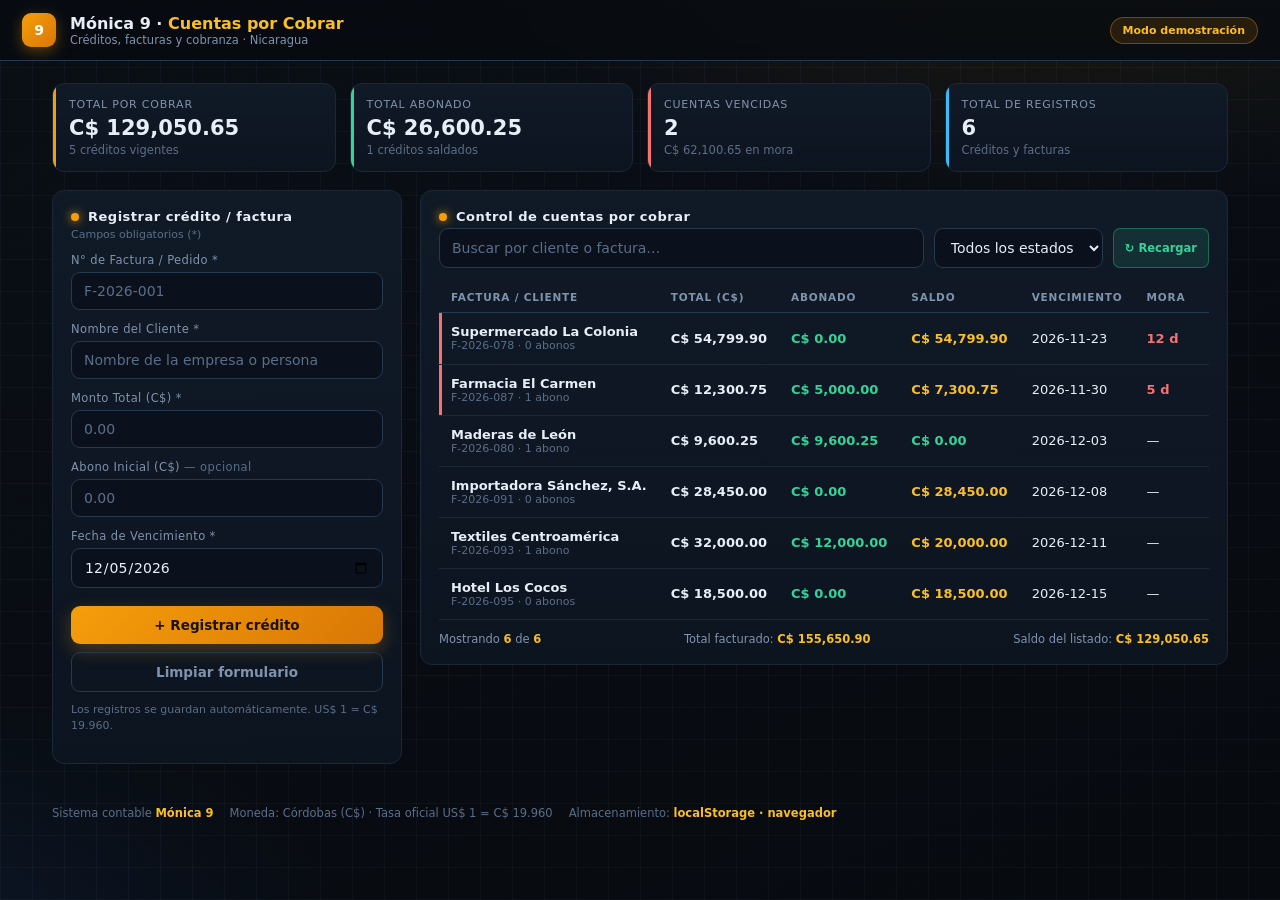
==== commit e27cf5b8: "Merge 6c244392abe1441257c630bbd93519507118fc65 into 769d779ba851bcda125bd73287f2599b7312a43d" ====
--- a/cuentas_por_cobrar.html
+++ b/cuentas_por_cobrar.html
@@ -1,750 +1,526 @@
 <!DOCTYPE html>
 <html lang="es">
 <head>
-<meta charset="UTF-8" />
-<meta name="viewport" content="width=device-width, initial-scale=1.0" />
-<title>Mónica 9 — Cuentas por Cobrar</title>
+<meta charset="UTF-8"/>
+<meta name="viewport" content="width=device-width, initial-scale=1.0"/>
+<title>Mónica 9 · Cuentas por Cobrar</title>
 <style>
   :root{
-    --bg:#070a0f; --bg2:#0a0f16; --grid:rgba(125,155,205,.07);
-    --panel:#0e151f; --panel2:#0b111a; --card:#101a26;
-    --line:#1c2836; --line2:#26374b;
-    --text:#e7eef7; --muted:#7f93ac;
-    --amber:#f5a623; --amber2:#ffc45c; --amber-d:#b6791275;
-    --blue:#3b82f6; --ok:#34d399; --warn:#f5a623; --danger:#f2545b;
-    --accent:#f5a623;
-    --shadow:0 24px 60px rgba(0,0,0,.62);
+    --bg:#070a0f; --panel:#0e151f; --card:#101a26; --card2:#0c1420; --line:#1c2836; --line2:#27394d;
+    --text:#e7eef7; --muted:#7f93ac; --dim:#5a6e88;
+    --amber:#f59e0b; --amber2:#fbbf24; --amber-soft:rgba(245,158,11,.12);
+    --green:#34d399; --green-soft:rgba(52,211,153,.12);
+    --red:#f87171; --red-soft:rgba(248,113,113,.12);
+    --sky:#38bdf8; --sky-soft:rgba(56,189,248,.12);
+    --radius:12px;
   }
   *{box-sizing:border-box}
   html,body{height:100%}
-  body{margin:0;padding:0;height:100vh;overflow:hidden;color:var(--text);
-    font-family:"Segoe UI",Tahoma,Geneva,Verdana,sans-serif;font-size:13px;-webkit-font-smoothing:antialiased}
-
-  /* ---------- Escritorio (cuadrícula oscura) ---------- */
-  .desktop{position:relative;height:100vh;overflow:hidden;display:flex;flex-direction:column;padding:16px 16px 0;
+  body{margin:0;color:var(--text);font-family:"Segoe UI",system-ui,-apple-system,Tahoma,Geneva,Verdana,sans-serif;font-size:14px;
     background:
-      radial-gradient(1000px 600px at 80% -12%,rgba(245,166,35,.10),transparent 55%),
-      radial-gradient(900px 520px at 6% 110%,rgba(59,130,246,.10),transparent 55%),
-      repeating-linear-gradient(0deg,var(--grid) 0 1px,transparent 1px 34px),
-      repeating-linear-gradient(90deg,var(--grid) 0 1px,transparent 1px 34px),
-      linear-gradient(160deg,var(--bg2),var(--bg))}
-  .desktop::after{content:"";position:absolute;inset:0;pointer-events:none;
-    background:radial-gradient(420px 220px at 14% 84%,rgba(245,166,35,.05),transparent 60%)}
-
-  /* ---------- Ventana principal ---------- */
-  .win{position:relative;z-index:1;flex:1;min-height:0;display:flex;flex-direction:column;background:var(--panel);
-    border:1px solid var(--line2);border-top:2px solid var(--amber);border-radius:12px 12px 0 0;box-shadow:var(--shadow);overflow:hidden}
-  .titlebar{flex:none;display:flex;align-items:center;justify-content:space-between;gap:12px;
-    padding:8px 8px 8px 14px;color:var(--text);background:linear-gradient(180deg,#141d2a,#0b111a);border-bottom:1px solid var(--line2);font-weight:600;font-size:13px}
-  .tb-title{display:flex;align-items:center;gap:10px;min-width:0}
-  .tb-ico{width:22px;height:22px;border-radius:6px;display:grid;place-items:center;font-size:12px;color:#1a1206;
-    background:linear-gradient(145deg,var(--amber2),#c47f10);box-shadow:0 0 0 3px rgba(245,166,35,.14)}
-  .tb-btns{display:flex;gap:5px}
-  .tbb{width:28px;height:23px;border:1px solid var(--line2);border-radius:6px;color:var(--muted);font:inherit;font-size:11px;font-weight:700;cursor:pointer;
-    background:linear-gradient(180deg,#18222f,#111927)}
-  .tbb:hover{color:var(--text);border-color:var(--amber-d);background:linear-gradient(180deg,#1e2a39,#141d29)}
-  .tbb.close{color:#ffb0b4;border-color:#5a1d22;background:linear-gradient(180deg,#2a1418,#1c0f12)}
-  .tbb.close:hover{background:linear-gradient(180deg,#3a1a1f,#261216)}
-
-  .menubar{flex:none;display:flex;gap:2px;padding:4px 10px;background:var(--panel2);border-bottom:1px solid var(--line);font-size:12px;color:var(--muted)}
-  .menubar span{padding:3px 10px;border-radius:5px;cursor:default}
-  .menubar span:hover{background:#141d29;color:var(--text)}
-
-  .tabbar{flex:none;display:flex;gap:4px;padding:9px 12px 0;background:var(--panel);border-bottom:1px solid var(--line2)}
-  .tab{appearance:none;border:1px solid var(--line);border-bottom:none;color:var(--muted);padding:7px 18px;font:inherit;font-size:12px;font-weight:600;
-    border-radius:8px 8px 0 0;cursor:pointer;background:linear-gradient(180deg,#0d141d,#0b111a);transition:color .12s,background .12s}
-  .tab:hover{color:var(--text);background:linear-gradient(180deg,#121b26,#0d141d)}
-  .tab.active{color:var(--amber2);background:linear-gradient(180deg,#131d29,#0f1722);box-shadow:inset 0 -2px 0 var(--amber)}
-
-  .content{position:relative;flex:1;min-height:0;overflow:auto;padding:16px;background:var(--panel2)}
-  .tabpane{display:none}.tabpane.active{display:block}
-
-  /* ---------- Secciones y cuadrícula de botones ---------- */
-  .sec{background:var(--card);border:1px solid var(--line2);border-radius:10px;margin-bottom:16px;overflow:hidden;box-shadow:0 1px 0 rgba(255,255,255,.02),0 10px 24px rgba(0,0,0,.28)}
-  .sec-head{display:flex;align-items:center;gap:9px;padding:10px 14px;font-weight:700;font-size:12.5px;color:var(--amber2);
-    background:linear-gradient(180deg,#131d29,#0f1722);border-bottom:1px solid var(--line2);letter-spacing:.02em}
-  .sec-head .k{width:9px;height:9px;border-radius:2px;background:var(--amber);box-shadow:0 0 0 3px rgba(245,166,35,.18)}
-  .grid{display:grid;grid-template-columns:repeat(auto-fill,minmax(162px,1fr));gap:12px;padding:14px}
-  .tile{appearance:none;display:flex;flex-direction:column;align-items:center;gap:9px;text-align:center;padding:15px 9px 12px;
-    background:linear-gradient(180deg,#121c28,#0d151f);border:1px solid var(--line2);border-radius:10px;color:var(--text);font:inherit;font-size:11.5px;font-weight:600;
-    cursor:pointer;min-height:106px;transition:transform .1s ease,box-shadow .14s ease,border-color .14s ease,background .14s ease}
-  .tile:hover{border-color:var(--amber);box-shadow:0 10px 24px rgba(0,0,0,.45),0 0 0 3px rgba(245,166,35,.12);transform:translateY(-2px);
-    background:linear-gradient(180deg,#16222f,#0f1822)}
-  .tile:active{transform:translateY(0)}
-  .tile .ico{width:44px;height:44px;color:var(--amber)}
-  .tile .ico svg{width:100%;height:100%;display:block}
-  .tile .lbl{line-height:1.2}
-
-  /* ---------- Barra de estado / tareas ---------- */
-  .statusbar{flex:none;display:flex;align-items:center;justify-content:space-between;gap:10px;padding:5px 12px;font-size:11.5px;color:var(--muted);background:var(--panel);border-top:1px solid var(--line2)}
-  .statusbar .sb{display:flex;align-items:center;gap:7px;border:1px solid var(--line);border-radius:6px;padding:4px 10px;background:var(--panel2)}
-  .dot{width:8px;height:8px;border-radius:50%;background:var(--ok);box-shadow:0 0 8px var(--ok)}
-  .taskbar{flex:none;display:flex;align-items:center;gap:9px;height:44px;margin:0 -16px;padding:0 12px;
-    background:linear-gradient(180deg,#0f1722,#0a0f16);border-top:1px solid var(--line2);color:var(--text)}
-  .start{display:flex;align-items:center;gap:8px;height:32px;padding:0 16px;border:1px solid #c47f10;border-radius:8px;color:#1a1206;font-weight:700;font-size:12.5px;cursor:pointer;
-    background:linear-gradient(180deg,var(--amber2),var(--amber))}
-  .start:hover{background:linear-gradient(180deg,#ffd27a,#ffb43a)}
-  .task{height:32px;padding:0 15px;border:1px solid var(--line2);border-radius:8px;color:var(--text);font-size:12px;cursor:pointer;
-    background:linear-gradient(180deg,#141d29,#0e151f)}
-  .task:hover{border-color:var(--amber-d)}
-  .tray{margin-left:auto;display:flex;align-items:center;gap:8px;height:32px;padding:0 14px;border:1px solid var(--line2);border-radius:8px;background:var(--panel2);font-size:12px;color:var(--amber2);font-variant-numeric:tabular-nums}
-
-  /* ---------- Diálogos (ventanas flotantes) ---------- */
-  .overlay{position:fixed;inset:0;z-index:60;display:flex;align-items:center;justify-content:center;padding:20px;background:rgba(4,7,12,.66);backdrop-filter:blur(2px)}
-  .overlay.hidden{display:none}
-  .dlg{--dlg-accent:var(--amber);display:flex;flex-direction:column;width:min(1000px,96vw);max-height:90vh;background:var(--panel);
-    border:1px solid var(--line2);border-top:2px solid var(--dlg-accent);border-radius:12px;box-shadow:0 30px 90px rgba(0,0,0,.7);overflow:hidden;animation:pop .16s ease}
-  .dlg.sm{width:min(520px,94vw)}
-  @keyframes pop{from{transform:scale(.975);opacity:.5}to{transform:none;opacity:1}}
-  .dlg-title{flex:none;display:flex;align-items:center;justify-content:space-between;gap:10px;padding:8px 9px 8px 14px;color:var(--text);font-weight:700;font-size:13px;
-    background:linear-gradient(180deg,#131d29,#0d151f);border-bottom:1px solid var(--line2)}
-  .dlg-title .dt{display:flex;align-items:center;gap:9px;min-width:0}
-  .dlg-close{width:28px;height:24px;border:1px solid #5a1d22;border-radius:6px;color:#ffb0b4;font:inherit;font-weight:700;cursor:pointer;background:linear-gradient(180deg,#2a1418,#1c0f12)}
-  .dlg-close:hover{background:linear-gradient(180deg,#3a1a1f,#261216)}
-  .dlg-body{flex:1;min-height:0;overflow:auto;padding:16px;background:var(--panel2)}
-  .dlg-foot{flex:none;display:flex;justify-content:flex-end;gap:9px;padding:12px 14px;background:var(--panel);border-top:1px solid var(--line2)}
-  .sub{font-size:11.5px;color:var(--muted);margin:0 0 12px}
-
-  .dlg-tools{display:flex;flex-wrap:wrap;align-items:flex-end;gap:12px;padding-bottom:12px;margin-bottom:12px;border-bottom:1px solid var(--line2)}
-  .fgroup{display:flex;flex-direction:column;gap:5px}
-  .flabel{font-size:10.5px;color:var(--muted);letter-spacing:.05em;text-transform:uppercase}
-  .fld{background:var(--card);border:1px solid var(--line2);border-radius:7px;padding:7px 10px;font:inherit;font-size:12px;color:var(--text);min-width:155px}
-  .fld::placeholder{color:#5b6d84}
-  .fld:focus{outline:none;border-color:var(--amber);box-shadow:0 0 0 3px rgba(245,166,35,.18)}
-  .radios{display:flex;gap:16px;padding-bottom:3px}
-  .radio{display:flex;align-items:center;gap:7px;font-size:12px;color:var(--text);cursor:pointer}
-  .radio input{accent-color:var(--amber)}
-
-  .btn{appearance:none;border:1px solid var(--line2);border-radius:8px;color:var(--text);padding:8px 17px;font:inherit;font-size:12px;font-weight:600;cursor:pointer;
-    background:linear-gradient(180deg,#18222f,#111927)}
-  .btn:hover{border-color:var(--amber-d);background:linear-gradient(180deg,#1f2b3a,#141d29)}
+      repeating-linear-gradient(0deg,rgba(125,155,205,.05) 0 1px,transparent 1px 32px),
+      repeating-linear-gradient(90deg,rgba(125,155,205,.05) 0 1px,transparent 1px 32px),
+      radial-gradient(1100px 620px at 82% -14%,rgba(245,158,11,.10),transparent 55%),
+      radial-gradient(900px 520px at -10% 108%,rgba(43,111,214,.12),transparent 55%),
+      linear-gradient(160deg,#0a0f16,#070a0f);
+    background-attachment:fixed;
+  }
+  header{position:sticky;top:0;z-index:10;display:flex;align-items:center;gap:14px;padding:13px 22px;border-bottom:1px solid var(--line2);background:rgba(8,11,17,.82);backdrop-filter:blur(8px)}
+  header .logo{width:34px;height:34px;border-radius:9px;background:linear-gradient(135deg,#f59e0b,#d97706);display:flex;align-items:center;justify-content:center;font-weight:800;color:#fff;box-shadow:0 4px 14px rgba(245,158,11,.35)}
+  header h1{margin:0;font-size:16px;font-weight:700}
+  header h1 span{color:var(--amber2)}
+  header .sub{font-size:11.5px;color:var(--muted)}
+  .chip{margin-left:auto;font-size:11px;color:var(--amber2);background:var(--amber-soft);border:1px solid rgba(245,158,11,.35);border-radius:999px;padding:6px 12px;font-weight:600;white-space:nowrap}
+  .chip.ok{color:var(--green);background:var(--green-soft);border-color:rgba(52,211,153,.35)}
+  main{padding:22px;max-width:1220px;margin:0 auto}
+  .stats{display:grid;grid-template-columns:repeat(4,1fr);gap:14px}
+  .stat{background:linear-gradient(180deg,var(--card),var(--card2));border:1px solid var(--line);border-radius:var(--radius);padding:14px 16px;position:relative;overflow:hidden}
+  .stat::before{content:"";position:absolute;inset:0 auto 0 0;width:3px;background:var(--amber)}
+  .stat.b.green::before{background:var(--green)}
+  .stat.b.red::before{background:var(--red)}
+  .stat.b.sky::before{background:var(--sky)}
+  .stat .t{font-size:11px;text-transform:uppercase;letter-spacing:.8px;color:var(--muted)}
+  .stat .v{font-size:21px;font-weight:800;margin-top:5px;font-variant-numeric:tabular-nums}
+  .stat .v small{font-size:12px;font-weight:600;color:var(--muted)}
+  .stat .d{font-size:11.5px;color:var(--dim);margin-top:3px}
+  .layout{display:grid;grid-template-columns:350px 1fr;gap:18px;margin-top:18px;align-items:start}
+  .card{background:linear-gradient(180deg,var(--card),var(--card2));border:1px solid var(--line);border-radius:var(--radius)}
+  .card h2{margin:0;font-size:13px;font-weight:700;letter-spacing:.5px;display:flex;align-items:center;gap:9px}
+  .card h2 .dot{width:8px;height:8px;border-radius:50%;background:var(--amber);box-shadow:0 0 10px var(--amber)}
+  .form-card{padding:18px;position:sticky;top:78px}
+  .form-card h2{margin-bottom:4px}
+  .form-card .fs{font-size:11px;color:var(--dim);margin:0 0 6px}
+  label{display:block;font-size:11.5px;color:var(--muted);margin:12px 0 5px;letter-spacing:.4px}
+  input,select{width:100%;background:#0a111c;border:1px solid var(--line2);color:var(--text);border-radius:9px;padding:10px 12px;font-size:14px;font-family:inherit;outline:none;transition:border-color .15s,box-shadow .15s}
+  input:focus,select:focus{border-color:var(--amber);box-shadow:0 0 0 3px rgba(245,158,11,.15)}
+  input::placeholder{color:var(--dim)}
+  .row2{display:grid;grid-template-columns:1fr 1fr;gap:10px}
+  .btn{display:inline-flex;align-items:center;justify-content:center;gap:8px;border:none;border-radius:9px;padding:11px 14px;font-size:13.5px;font-weight:700;font-family:inherit;cursor:pointer;transition:transform .1s,box-shadow .15s,background .15s}
   .btn:active{transform:translateY(1px)}
-  .btn-primary{background:linear-gradient(180deg,#ffc45c,#f5a623);border-color:#c47f10;color:#1a1206;font-weight:700}
-  .btn-primary:hover{background:linear-gradient(180deg,#ffd27a,#ffb43a)}
-  .btn-ghost{background:linear-gradient(180deg,#141d29,#0e151f);color:var(--muted)}
-  .btn-ghost:hover{color:var(--text)}
-
-  .tbl-wrap{border:1px solid var(--line2);border-radius:9px;overflow:auto;max-height:46vh;background:var(--card)}
-  table.tbl{width:100%;border-collapse:collapse;font-size:12px}
-  .tbl th{position:sticky;top:0;z-index:1;background:linear-gradient(180deg,#131d29,#0f1722);color:var(--amber2);font-weight:700;font-size:10.5px;
-    text-transform:uppercase;letter-spacing:.04em;padding:9px 11px;text-align:left;border-bottom:1px solid var(--line2);white-space:nowrap}
-  .tbl td{padding:8px 11px;border-bottom:1px solid #141d29;white-space:nowrap;color:var(--text)}
-  .tbl tbody tr:hover{background:#141f2c}
-  .tbl tfoot td{background:#131d29;color:var(--amber2);font-weight:700;border-top:1px solid var(--line2);border-bottom:none}
-  .num{text-align:right;font-variant-numeric:tabular-nums}
-  .empty{padding:20px;color:var(--muted);font-size:12px}
-
-  /* ---------- Gráficos ---------- */
-  .charts-head{display:flex;flex-wrap:wrap;align-items:flex-end;gap:12px;padding:14px;background:var(--card);border:1px solid var(--line2);border-radius:10px;margin-bottom:16px}
-  .charts-grid{display:grid;grid-template-columns:repeat(auto-fit,minmax(420px,1fr));gap:16px}
-  .card{position:relative;background:linear-gradient(180deg,#111b27,#0d151f);border:1px solid var(--line2);border-radius:10px;padding:14px;box-shadow:0 10px 24px rgba(0,0,0,.3)}
-  .card h3{margin:0 0 6px;font-size:12.5px;color:var(--text);display:flex;align-items:center;justify-content:space-between;gap:8px}
-  .card h3 span:first-child{color:var(--amber2)}
-  .card .val{font-size:11px;color:var(--muted);font-variant-numeric:tabular-nums}
-  .card svg{width:100%;height:auto;display:block}
-
-  .palette{position:absolute;z-index:90;width:246px;background:var(--panel);border:1px solid var(--line2);border-top:2px solid var(--amber);border-radius:10px;padding:12px;box-shadow:var(--shadow)}
-  .palette.hidden{display:none}
-  .palette .pt{font-weight:700;font-size:12px;color:var(--amber2);margin-bottom:9px}
-  .palette label{display:flex;align-items:center;justify-content:space-between;gap:10px;font-size:12px;color:var(--text);margin-bottom:8px}
-  .palette input[type=color]{width:42px;height:26px;border:1px solid var(--line2);border-radius:6px;background:var(--card);padding:0;cursor:pointer}
-  .swatches{display:flex;gap:7px;flex-wrap:wrap;margin-top:5px}
-  .sw{width:23px;height:23px;border-radius:6px;border:1px solid rgba(255,255,255,.15);cursor:pointer}
-  .hidden{display:none!important}
-
-  @media (max-width:760px){ .grid{grid-template-columns:repeat(auto-fill,minmax(132px,1fr))} .charts-grid{grid-template-columns:1fr} }
-
-  @media print{
-    body{background:#fff;color:#000}
-    .desktop{display:none}
-    .overlay{position:static;background:#fff;padding:0}
-    .dlg{box-shadow:none;border:none;width:100%;max-height:none}
-    .dlg-foot,.dlg-tools,.dlg-close{display:none!important}
-    .tbl th,.tbl td,.tbl tfoot td{color:#000;background:#fff}
-  }
+  .btn.primary{width:100%;margin-top:18px;background:linear-gradient(135deg,#f59e0b,#d97706);color:#1a1204;box-shadow:0 6px 18px rgba(245,158,11,.28)}
+  .btn.primary:hover{box-shadow:0 8px 22px rgba(245,158,11,.4)}
+  .btn.ghost{background:transparent;border:1px solid var(--line2);color:var(--muted);margin-top:8px;width:100%;font-weight:600}
+  .btn.ghost:hover{color:var(--amber2);border-color:var(--amber)}
+  .btn.sm{padding:6px 11px;font-size:11.5px;border-radius:7px;font-weight:700}
+  .btn.abonar{background:var(--amber-soft);color:var(--amber2);border:1px solid rgba(245,158,11,.35)}
+  .btn.abonar:hover{background:rgba(245,158,11,.22)}
+  .btn.del{background:var(--red-soft);color:var(--red);border:1px solid rgba(248,113,113,.35)}
+  .btn.del:hover{background:rgba(248,113,113,.22)}
+  .btn.clean{background:var(--green-soft);color:var(--green);border:1px solid rgba(52,211,153,.35)}
+  .btn.clean:hover{background:rgba(52,211,153,.22)}
+  .hint{font-size:11px;color:var(--dim);margin-top:10px;line-height:1.45}
+  .table-card{padding:18px;min-width:0}
+  .toolbar{display:flex;gap:10px;flex-wrap:wrap;margin:4px 0 14px}
+  .toolbar .search{flex:1;min-width:190px;background:#0a111c}
+  .toolbar select{width:auto}
+  .tbody{width:100%;border-collapse:collapse;font-size:13px}
+  .tbody thead th{font-size:10.5px;text-transform:uppercase;letter-spacing:.8px;color:var(--muted);text-align:left;padding:9px 12px;border-bottom:1px solid var(--line2);font-weight:700;white-space:nowrap}
+  .tbody tbody td{padding:11px 12px;border-bottom:1px solid var(--line);vertical-align:middle;font-variant-numeric:tabular-nums}
+  .tbody tbody tr{transition:background .12s}
+  .tbody tbody tr:hover{background:rgba(245,158,11,.045)}
+  .tbody tbody tr.vencida td:first-child{box-shadow:inset 3px 0 0 var(--red)}
+  .tbody .cli strong{display:block;color:var(--text);max-width:230px;overflow:hidden;text-overflow:ellipsis;white-space:nowrap}
+  .tbody .cli small{color:var(--dim);font-size:11px;display:block}
+  .badge{display:inline-flex;align-items:center;gap:6px;border-radius:999px;padding:4px 10px;font-size:11px;font-weight:700;white-space:nowrap}
+  .badge::before{content:"";width:6px;height:6px;border-radius:50%}
+  .badge.pend{background:var(--amber-soft);color:var(--amber2)}
+  .badge.pend::before{background:var(--amber);box-shadow:0 0 6px var(--amber)}
+  .badge.parc{background:var(--sky-soft);color:var(--sky)}
+  .badge.parc::before{background:var(--sky);box-shadow:0 0 6px var(--sky)}
+  .badge.pag{background:var(--green-soft);color:var(--green)}
+  .badge.pag::before{background:var(--green);box-shadow:0 0 6px var(--green)}
+  .badge.vnc{background:var(--red-soft);color:var(--red)}
+  .badge.vnc::before{background:var(--red)}
+  .money{font-weight:700;white-space:nowrap}
+  .money.saldo{color:var(--amber2)}
+  .money.pag{color:var(--green)}
+  .actions{display:flex;gap:6px;justify-content:flex-end;white-space:nowrap}
+  .empty{padding:44px 20px;text-align:center;color:var(--dim)}
+  .empty .ic{font-size:34px;margin-bottom:8px;opacity:.6}
+  .tfoot{display:flex;justify-content:space-between;align-items:center;font-size:11.5px;color:var(--muted);padding-top:12px;gap:10px;flex-wrap:wrap}
+  .tfoot b{color:var(--amber2)}
+  .scroll{overflow-x:auto}
+  .modal{position:fixed;inset:0;z-index:40;display:none;align-items:center;justify-content:center;background:rgba(4,7,12,.72);backdrop-filter:blur(4px)}
+  .modal.show{display:flex}
+  .modal .box{width:min(440px,92vw);background:linear-gradient(180deg,var(--card),var(--card2));border:1px solid var(--line2);border-radius:16px;padding:22px;box-shadow:0 24px 60px rgba(0,0,0,.55)}
+  .modal .box h3{margin:0 0 4px;font-size:15px}
+  .modal .box .sub{font-size:12px;color:var(--muted);margin-bottom:12px}
+  .modal .saldo-box{display:flex;justify-content:space-between;align-items:center;background:#0a111c;border:1px solid var(--line);border-radius:10px;padding:10px 14px;margin-bottom:14px;font-size:13px}
+  .modal .saldo-box b{font-size:17px;color:var(--amber2)}
+  .modal .hist{max-height:120px;overflow:auto;border:1px solid var(--line);border-radius:8px;padding:8px 10px;font-size:11.5px;color:var(--muted)}
+  .modal .hist .ab{display:flex;justify-content:space-between;padding:3px 0;border-bottom:1px dashed var(--line)}
+  .modal .hist .ab:last-child{border-bottom:none}
+  .modal .acc{display:flex;gap:10px;margin-top:16px}
+  .modal .acc .btn{flex:1;margin:0}
+  .toast{position:fixed;bottom:22px;left:50%;transform:translateX(-50%) translateY(20px);background:#111a26;border:1px solid var(--amber);color:var(--amber2);padding:11px 18px;border-radius:10px;font-size:13px;box-shadow:0 12px 34px rgba(0,0,0,.5);opacity:0;pointer-events:none;transition:opacity .25s,transform .25s;z-index:60}
+  .toast.show{opacity:1;transform:translateX(-50%) translateY(0)}
+  footer{max-width:1220px;margin:20px auto 0;padding:0 22px 20px;display:flex;gap:16px;flex-wrap:wrap;font-size:11.5px;color:var(--dim)}
+  footer b{color:var(--amber2)}
+  @media(max-width:940px){.layout{grid-template-columns:1fr}.form-card{position:static}.stats{grid-template-columns:repeat(2,1fr)}}
 </style>
 </head>
 <body>
-<div class="desktop">
-  <div class="win">
-    <div class="titlebar">
-      <div class="tb-title"><span class="tb-ico">₡</span> Mónica 9 — Cuentas por Cobrar</div>
-      <div class="tb-btns"><button class="tbb" title="Minimizar">–</button><button class="tbb" title="Maximizar">▢</button><button class="tbb close" title="Cerrar">✕</button></div>
+  <header>
+    <div class="logo">9</div>
+    <div>
+      <h1>Mónica 9 · <span>Cuentas por Cobrar</span></h1>
+      <div class="sub">Créditos, facturas y cobranza · Nicaragua</div>
     </div>
-    <div class="menubar"><span>Archivo</span><span>Editar</span><span>Ver</span><span>Procesos</span><span>Cobros</span><span>Reportes</span><span>Ayuda</span></div>
-    <div class="tabbar" id="tabs"></div>
-    <div class="content" id="content"></div>
-    <div class="statusbar">
-      <span class="sb"><span class="dot"></span><span id="status">Listo</span></span>
-      <span class="sb" id="tc">Tipo de cambio: US$ 1 = C$ 19.960</span>
-      <span class="sb" id="clock"></span>
+    <span class="chip" id="chip">Conectando…</span>
+  </header>
+
+  <main>
+    <section class="stats">
+      <div class="stat"><div class="t">Total por Cobrar</div><div class="v" id="stPorCobrar">C$ 0.00</div><div class="d" id="stPorCobrarD">Saldo vivo de créditos</div></div>
+      <div class="stat b green"><div class="t">Total Abonado</div><div class="v" id="stAbonado">C$ 0.00</div><div class="d" id="stAbonadoD">0 créditos saldados</div></div>
+      <div class="stat b red"><div class="t">Cuentas Vencidas</div><div class="v" id="stVencidas">0</div><div class="d" id="stVencidasD">C$ 0.00 en mora</div></div>
+      <div class="stat b sky"><div class="t">Total de Registros</div><div class="v" id="stRegistros">0</div><div class="d">Créditos y facturas</div></div>
+    </section>
+
+    <div class="layout">
+      <aside class="card form-card">
+        <h2><span class="dot"></span>Registrar crédito / factura</h2>
+        <p class="fs">Campos obligatorios (*)</p>
+        <label for="factura">N° de Factura / Pedido *</label>
+        <input id="factura" type="text" placeholder="F-2026-001" autocomplete="off"/>
+        <label for="cliente">Nombre del Cliente *</label>
+        <input id="cliente" type="text" placeholder="Nombre de la empresa o persona" autocomplete="off"/>
+        <label for="monto">Monto Total (C$) *</label>
+        <input id="monto" type="number" min="0.01" step="0.01" placeholder="0.00" inputmode="decimal"/>
+        <label for="abonoInicial">Abono Inicial (C$) <span style="color:var(--dim)">— opcional</span></label>
+        <input id="abonoInicial" type="number" min="0" step="0.01" placeholder="0.00" inputmode="decimal"/>
+        <label for="fecha">Fecha de Vencimiento *</label>
+        <input id="fecha" type="date"/>
+        <button class="btn primary" id="btnAgregar">+ Registrar crédito</button>
+        <button class="btn ghost" id="btnLimpiar">Limpiar formulario</button>
+        <p class="hint">Los registros se guardan automáticamente. US$ 1 = C$ 19.960.</p>
+      </aside>
+
+      <section class="card table-card">
+        <h2><span class="dot"></span>Control de cuentas por cobrar</h2>
+        <div class="toolbar">
+          <input class="search" id="buscar" type="text" placeholder="Buscar por cliente o factura…" autocomplete="off"/>
+          <select id="filtro">
+            <option value="todas">Todos los estados</option>
+            <option value="Pendiente">Solo pendientes</option>
+            <option value="Parcial">Abono parcial</option>
+            <option value="Pagado">Pagados</option>
+          </select>
+          <button class="btn sm clean" id="btnRecargar">↻ Recargar</button>
+        </div>
+        <div class="scroll">
+          <table class="tbody" id="tabla">
+            <thead>
+              <tr>
+                <th>Factura / Cliente</th><th>Total (C$)</th><th>Abonado</th><th>Saldo</th><th>Vencimiento</th><th>Mora</th><th>Estado</th><th style="text-align:right">Acciones</th>
+              </tr>
+            </thead>
+            <tbody id="tbody"></tbody>
+          </table>
+        </div>
+        <div class="tfoot">
+          <span>Mostrando <b id="nFiltradas">0</b> de <b id="nTotales">0</b></span>
+          <span>Total facturado: <b id="totalFacturado">C$ 0.00</b></span>
+          <span>Saldo del listado: <b id="totalSaldos">C$ 0.00</b></span>
+        </div>
+      </section>
+    </div>
+  </main>
+
+  <footer>
+    <span>Sistema contable <b>Mónica 9</b></span>
+    <span>Moneda: Córdobas (C$) · Tasa oficial US$ 1 = C$ 19.960</span>
+    <span>Almacenamiento: <b id="origen">—</b></span>
+  </footer>
+
+  <div class="modal" id="modal">
+    <div class="box">
+      <h3 id="mTitulo">Registrar abono</h3>
+      <div class="sub" id="mSub">Factura · Cliente</div>
+      <div class="saldo-box"><span>Saldo pendiente</span><b id="mSaldo">C$ 0.00</b></div>
+      <div class="hist" id="mHist"></div>
+      <label for="abono">Monto del abono (C$)</label>
+      <input id="abono" type="number" min="0.01" step="0.01" placeholder="0.00" inputmode="decimal" autocomplete="off"/>
+      <div class="acc">
+        <button class="btn primary" id="btnAbonarOK" style="margin:0">Registrar abono</button>
+        <button class="btn ghost" id="btnAbonarCancel" style="margin:0">Cancelar</button>
+      </div>
     </div>
   </div>
-  <div class="taskbar">
-    <button class="start"><span>⊞</span> Inicio</button>
-    <button class="task">Mónica 9 — Cuentas por Cobrar</button>
-    <span class="sb" style="border:none;background:transparent;color:var(--muted)">Córdobas · Nicaragua</span>
-    <div class="tray"><span id="trayClock"></span></div>
-  </div>
-</div>
-<div class="overlay hidden" id="overlay"></div>
+
+  <div class="toast" id="toast"></div>
+
 <script>
-const TASA = 19.960;
-const fmtNIO = new Intl.NumberFormat('es-NI',{style:'currency',currency:'NIO',minimumFractionDigits:2,maximumFractionDigits:2});
-const money = n => fmtNIO.format(Number(n)||0).replace('NIO','C$').replace(/\s+/g,' ').trim();
-const usd = n => 'US$ ' + ((Number(n)||0)/TASA).toLocaleString('es-NI',{minimumFractionDigits:2,maximumFractionDigits:2});
-const compact = n => { n = Number(n)||0; if(Math.abs(n)>=1000) return 'C$ ' + (n/1000).toFixed(0) + 'k'; return 'C$ ' + n.toFixed(0); };
-const num = n => (Number(n)||0).toLocaleString('es-NI',{minimumFractionDigits:2,maximumFractionDigits:2});
-const $ = id => document.getElementById(id);
-const esc = s => String(s==null?'':s).replace(/[&<>"']/g,c=>({'&':'&amp;','<':'&lt;','>':'&gt;','"':'&quot;',"'":'&#39;'}[c]));
-const status = m => { $('status').textContent = m; };
-
-/* ---------- Fechas (deterministas, año en curso) ---------- */
-const HOY = new Date();
-const Y = HOY.getFullYear();
-const iso = d => { const x = (d instanceof Date)?d:new Date(d); return new Date(x.getTime()-x.getTimezoneOffset()*60000).toISOString().slice(0,10); };
-const fecha = s => new Date(s+'T00:00:00').toLocaleDateString('es-NI',{day:'2-digit',month:'2-digit',year:'numeric'});
-const MES = ['Ene','Feb','Mar','Abr','May','Jun','Jul','Ago','Sep','Oct','Nov','Dic'];
-
-/* ---------- Datos: Clientes ---------- */
-const CLIENTES = [
-  ['CL-0001','Supermercado La Unión','J0310000001234','2255-1010','Managua',250000,'Karla Ruiz'],
-  ['CL-0002','Pulpería Doña Rosa','0011202900001A','2772-3344','Matagalpa',40000,'José Mejía'],
-  ['CL-0003','Hotel Camino Real','J0310000002356','2276-6677','Managua',180000,'Karla Ruiz'],
-  ['CL-0004','Comedor El Buen Gusto','0011506800002B','8412-7788','Masaya',60000,'Marlon López'],
-  ['CL-0005','Distribuidora El Sol','J0310000003478','2266-9001','Managua',300000,'Karla Ruiz'],
-  ['CL-0006','Farmacia San Nicolás','0011807600003C','2713-2211','Estelí',90000,'José Mejía'],
-  ['CL-0007','Supermercado Palí Norte','J0310000004589','2255-3344','Managua',220000,'Marlon López'],
-  ['CL-0008','Tienda La Bendición','0011409800004D','2512-4455','Masaya',35000,'José Mejía'],
-  ['CL-0009','Restaurante Los Ranchos','J0310000005690','2278-8899','Managua',150000,'Karla Ruiz'],
-  ['CL-0010','Librería Génesis','0011801300005E','2772-5566','Matagalpa',50000,'Marlon López'],
-  ['CL-0011','Comercial El Pilar','J0310000006712','2266-1122','Managua',120000,'Karla Ruiz'],
-  ['CL-0012','Mini Súper La Isla','0011510600006F','2563-7788','Granada',70000,'José Mejía'],
-  ['CL-0013','Panadería El Trigal','0011212400007G','8412-3344','Masaya',28000,'Marlon López'],
-  ['CL-0014','Hospital Metropolitano','J0310000007823','2270-4455','Managua',260000,'Karla Ruiz']
-].map(c=>({codigo:c[0],nombre:c[1],ruc:c[2],telefono:c[3],ciudad:c[4],limite:c[5],cobrador:c[6],saldo:0,vencido:0}));
-
-/* ---------- Datos: Facturas ---------- */
-const _F = [
-  ['F-1001','Supermercado La Unión',0,9,84500,84500],
-  ['F-1002','Hotel Camino Real',0,18,120000,60000],
-  ['F-1003','Comedor El Buen Gusto',0,22,24600,24600],
-  ['F-1004','Distribuidora El Sol',1,4,156000,90000],
-  ['F-1005','Farmacia San Nicolás',1,15,38200,0],
-  ['F-1006','Supermercado Palí Norte',1,26,210000,210000],
-  ['F-1007','Tienda La Bendición',2,6,18750,5000],
-  ['F-1008','Restaurante Los Ranchos',2,19,98400,40000],
-  ['F-1009','Librería Génesis',3,2,27300,27300],
-  ['F-1010','Comercial El Pilar',3,21,76500,0],
-  ['F-1011','Mini Súper La Isla',4,7,41900,15000],
-  ['F-1012','Panadería El Trigal',4,23,15800,15800],
-  ['F-1013','Hospital Metropolitano',5,8,184000,120000],
-  ['F-1014','Supermercado La Unión',5,24,63400,0],
-  ['F-1015','Distribuidora El Sol',6,14,142000,142000],
-  ['F-1016','Hotel Camino Real',6,29,88900,30000],
-  ['F-1017','Restaurante Los Ranchos',7,11,52700,0],
-  ['F-1018','Farmacia San Nicolás',8,3,33100,33100],
-  ['F-1019','Comercial El Pilar',8,25,91200,45000],
-  ['F-1020','Hospital Metropolitano',9,16,205000,0]
-];
-const FACTURAS = _F.map(f=>{
-  const fch = iso(new Date(Y,f[2],f[3]));
-  const venc = iso(new Date(Y,f[2],f[3]+30));
-  const saldo = f[4]-f[5];
-  const estado = saldo<=0.5 ? 'Pagada' : (new Date(venc) < HOY ? 'Vencida' : 'Pendiente');
-  return {numero:f[0],cliente:f[1],fecha:fch,vencimiento:venc,monto:f[4],abonado:f[5],saldo:saldo,estado:estado};
-});
-FACTURAS.forEach(f=>{ const c=CLIENTES.find(x=>x.nombre===f.cliente); if(!c) return; c.saldo+=f.saldo; if(f.estado==='Vencida') c.vencido+=f.saldo; });
-
-/* ---------- Datos: Cobros / Recibos ---------- */
-const _C = [
-  ['REC-2001',0,12,'Supermercado La Unión','F-1001','Transferencia',84500,'Karla Ruiz'],
-  ['REC-2002',0,22,'Comedor El Buen Gusto','F-1003','Efectivo',24600,'Marlon López'],
-  ['REC-2003',0,27,'Hotel Camino Real','F-1002','Cheque',60000,'Karla Ruiz'],
-  ['REC-2004',1,8,'Distribuidora El Sol','F-1004','Transferencia',90000,'Karla Ruiz'],
-  ['REC-2005',1,26,'Supermercado Palí Norte','F-1006','Depósito',210000,'Marlon López'],
-  ['REC-2006',2,6,'Tienda La Bendición','F-1007','Efectivo',5000,'José Mejía'],
-  ['REC-2007',2,19,'Restaurante Los Ranchos','F-1008','Transferencia',40000,'Karla Ruiz'],
-  ['REC-2008',3,2,'Librería Génesis','F-1009','Efectivo',27300,'Marlon López'],
-  ['REC-2009',4,7,'Mini Súper La Isla','F-1011','Cheque',15000,'José Mejía'],
-  ['REC-2010',4,23,'Panadería El Trigal','F-1012','Efectivo',15800,'Marlon López'],
-  ['REC-2011',5,8,'Hospital Metropolitano','F-1013','Transferencia',120000,'Karla Ruiz'],
-  ['REC-2012',5,28,'Hotel Camino Real','F-1016','Depósito',30000,'Karla Ruiz'],
-  ['REC-2013',6,14,'Distribuidora El Sol','F-1015','Transferencia',142000,'Karla Ruiz'],
-  ['REC-2014',8,3,'Farmacia San Nicolás','F-1018','Efectivo',33100,'José Mejía'],
-  ['REC-2015',8,25,'Comercial El Pilar','F-1019','Transferencia',45000,'Karla Ruiz'],
-  ['REC-2016',9,15,'Hospital Metropolitano','F-1020','Cheque',60000,'Karla Ruiz']
-];
-const COBROS = _C.map(c=>({numero:c[0],fecha:iso(new Date(Y,c[1],c[2])),cliente:c[3],factura:c[4],forma:c[5],monto:c[6],cobrador:c[7]}));
-
-/* ---------- Datos: Notas de crédito ---------- */
-const _N = [
-  [0,25,'Comercial El Pilar','NC-000101','Descuento por pronto pago',4500],
-  [1,20,'Farmacia San Nicolás','NC-000102','Producto devuelto en buen estado',3800],
-  [2,14,'Pulpería Doña Rosa','NC-000103','Error de facturación',1250],
-  [3,19,'Restaurante Los Ranchos','NC-000104','Devolución parcial de pedido',7600],
-  [5,10,'Mini Súper La Isla','NC-000105','Bonificación comercial',5200],
-  [7,28,'Hospital Metropolitano','NC-000106','Ajuste por diferencia de precio',9800]
-];
-const NOTAS = _N.map(n=>({fecha:iso(new Date(Y,n[0],n[1])),cliente:n[2],documento:n[3],motivo:n[4],monto:n[5]}));
-
-/* ---------- Antigüedad de saldos ---------- */
-const AGING_BUCKETS = ['Corriente','1-30 días','31-60 días','61-90 días','+90 días'];
-function agingBucket(f){
-  if(f.saldo<=0.5) return -1;
-  const dias = Math.floor((HOY - new Date(f.vencimiento))/86400000);
-  if(dias<=0) return 0; if(dias<=30) return 1; if(dias<=60) return 2; if(dias<=90) return 3; return 4;
-}
-function agingTotals(){ const a=[0,0,0,0,0]; FACTURAS.forEach(f=>{ const b=agingBucket(f); if(b>=0) a[b]+=f.saldo; }); return a; }
-
-/* ---------- Series mensuales para gráficos ---------- */
-const SERIES = {
-  cobros:  [82000,96500,74800,112400,90300,134600,119800,142300,128900,151700,138200,160400],
-  vencido: [52000,61400,48900,70200,56800,82300,74100,88900,79500,91200,84800,96300],
-  aldia:   [180000,196500,171200,214300,189600,242100,221400,258700,236900,274500,251300,289600]
-};
-
-/* ---------- Iconos (SVG inline) ---------- */
-const ICO = (function(){
-  const w = '<svg viewBox="0 0 24 24" fill="none" stroke="currentColor" stroke-width="1.5" stroke-linecap="round" stroke-linejoin="round">';
-  const f = s => w + s + '</svg>';
-  return {
-    users:  f('<circle cx="9" cy="8" r="3.2"/><path d="M2.5 20a6.5 6.5 0 0 1 13 0"/><path d="M16 5.2a3.2 3.2 0 0 1 0 5.6"/><path d="M18 20a6.5 6.5 0 0 0-3-5.4"/>'),
-    doc:    f('<path d="M6 2h8l4 4v16H6z"/><path d="M14 2v4h4"/><path d="M9 12h6M9 16h6"/>'),
-    money:  f('<circle cx="12" cy="12" r="9"/><path d="M12 7v10M9.5 9.5c0-1 1-1.6 2.5-1.6s2.5.7 2.5 1.7-1 1.4-2.5 1.7-2.5.6-2.5 1.7 1 1.7 2.5 1.7 2.5-.6 2.5-1.6"/>'),
-    tag:    f('<path d="M20 12l-8 8-8-8V4h8z"/><circle cx="8.5" cy="8.5" r="1.3"/>'),
-    list:   f('<path d="M8 6h13M8 12h13M8 18h13M3 6h.01M3 12h.01M3 18h.01"/>'),
-    book:   f('<path d="M5 4a2 2 0 0 1 2-2h11v18H7a2 2 0 0 0-2 2z"/><path d="M5 4v16"/><path d="M9 7h6M9 11h6"/>'),
-    chart:  f('<path d="M4 20V10M10 20V4M16 20v-7M22 20H2"/>'),
-    ret:    f('<path d="M9 14l-4-4 4-4"/><path d="M5 10h11a4 4 0 0 1 0 8h-3"/>'),
-    folder: f('<path d="M3 7a2 2 0 0 1 2-2h4l2 2h8a2 2 0 0 1 2 2v8a2 2 0 0 1-2 2H5a2 2 0 0 1-2-2z"/><path d="M3 10h18"/>'),
-    phone:  f('<path d="M5 3h4l2 5-3 2a12 12 0 0 0 6 6l2-3 5 2v4a2 2 0 0 1-2 2A18 18 0 0 1 3 5a2 2 0 0 1 2-2z"/>'),
-    receipt:f('<path d="M6 2h12v20l-3-2-3 2-3-2-3 2z"/><path d="M9 7h6M9 11h6M9 15h4"/>'),
-    clock:  f('<circle cx="12" cy="12" r="9"/><path d="M12 7v5l3 2"/>')
-  };
-})();
-/* ---------- Estructura de pestañas / secciones / botones ---------- */
-const SECTIONS = [
-  {id:'clientes', title:'Clientes', icon:'users', buttons:[
-    {id:'listadoclientes', label:'Listado de Clientes',   icon:'users', tip:'Todos los clientes con límite de crédito y saldo'},
-    {id:'estadocuenta',    label:'Estado de Cuenta',       icon:'doc',   tip:'Detalle de facturas y saldos por cliente'},
-    {id:'consaldo',        label:'Clientes con Saldo',     icon:'money', tip:'Clientes que mantienen saldo pendiente'},
-    {id:'credito',         label:'Límite de Crédito',      icon:'tag',   tip:'Utilización del límite de crédito por cliente'},
-    {id:'movcliente',      label:'Movimientos por Cliente',icon:'list',  tip:'Facturas y cobros recientes por cliente'},
-    {id:'contactos',       label:'Directorio de Contactos',icon:'phone', tip:'Teléfonos y datos de contacto de clientes'}
-  ]},
-  {id:'facturas', title:'Facturas y Cobros', icon:'doc', buttons:[
-    {id:'facturaspendientes', label:'Facturas Pendientes', icon:'list',   tip:'Facturas con saldo pendiente de pago'},
-    {id:'registropagos',      label:'Registro de Pagos',   icon:'money',  tip:'Cobros y abonos registrados'},
-    {id:'facturasvencidas',   label:'Facturas Vencidas',   icon:'tag',    tip:'Facturas cuyo vencimiento ya pasó'},
-    {id:'recibos',            label:'Recibos Emitidos',    icon:'receipt',tip:'Recibos de caja entregados a clientes'},
-    {id:'cobroscliente',      label:'Cobros por Cliente',  icon:'users',  tip:'Monto cobrado agrupado por cliente'},
-    {id:'notascredito',       label:'Notas de Crédito',    icon:'ret',    tip:'Notas de crédito aplicadas a clientes'}
-  ]},
-  {id:'antiguedad', title:'Antigüedad de Saldos', icon:'chart', buttons:[
-    {id:'aging',        label:'Antigüedad de Saldos', icon:'chart', tip:'Saldo clasificado por rangos de vencimiento'},
-    {id:'saldocliente', label:'Saldos por Cliente',   icon:'list',  tip:'Saldo total y vencido por cliente'},
-    {id:'vencidoaldia', label:'Vencido vs Al Día',    icon:'money', tip:'Comparativo de cartera vencida y corriente'},
-    {id:'cobrador',     label:'Resumen por Cobrador', icon:'users', tip:'Gestión de cobro agrupada por cobrador'}
-  ]},
-  {id:'graficos', title:'Gráficos', icon:'chart', buttons:[]}
-];
-
-function tileHTML(b){
-  return '<button class="tile" data-modal="'+b.id+'" title="'+esc(b.tip)+'">'+
-    '<span class="ico">'+ICO[b.icon]+'</span><span class="lbl">'+esc(b.label)+'</span></button>';
-}
-function renderShell(){
-  const tabs = $('tabs'), content = $('content');
-  tabs.innerHTML = ''; content.innerHTML = '';
-  SECTIONS.forEach(function(s, i){
-    const b = document.createElement('button');
-    b.className = 'tab' + (i===0?' active':'');
-    b.dataset.tab = s.id;
-    b.textContent = s.title;
-    tabs.appendChild(b);
-
-    const pane = document.createElement('section');
-    pane.id = 'tab-'+s.id;
-    pane.className = 'tabpane' + (i===0?' active':'');
-    if(s.id === 'graficos'){
-      pane.innerHTML = chartsUI();
+  var TASA = 19.960;
+  var KEY = 'cxc_creditos_v2';
+  var $ = function(id){ return document.getElementById(id); };
+  var toastTimer = null;
+  var registros = [];
+  var filtro = 'todas';
+  var busqueda = '';
+  var abonandoId = null;
+
+  var hasIPC = !!(window.api && typeof window.api.crearCuentaPorCobrar === 'function' && typeof window.api.listarCuentasPorCobrar === 'function' && typeof window.api.actualizarEstadoCuenta === 'function');
+  var hasIPCSync = !!window.api;
+
+  function iso(d){ var off=d.getTimezoneOffset(); return new Date(d.getTime()-off*60000).toISOString().slice(0,10); }
+  function hoyISO(){ return iso(new Date()); }
+  function fechaISO(dias){ var d=new Date(); d.setDate(d.getDate()+dias); return iso(d); }
+  function fmtC(x){ return 'C$ ' + Number(x||0).toLocaleString('es-NI',{minimumFractionDigits:2,maximumFractionDigits:2}); }
+  function fmtF(f){ if(!f || f.indexOf('-')!==2) return f||'—'; var p=f.split('-'); return p.length===3 ? (p[2]+'/'+p[1]+'/'+p[0]) : f; }
+  function diasVencido(f){ return Math.max(Math.floor((new Date()-new Date(f+'T00:00:00'))/86400000),0); }
+  function fechaValida(f){
+    if(!f || typeof f!=='string' || !/^\d{4}-\d{2}-\d{2}$/.test(f)) return false;
+    var p = f.split('-');
+    var d = new Date(Number(p[0]), Number(p[1])-1, Number(p[2]));
+    return d.getFullYear()===Number(p[0]) && d.getMonth()===Number(p[1])-1 && d.getDate()===Number(p[2]);
+  }
+  function esc(s){ return String(s==null?'':s).replace(/[&<>"']/g,function(c){ return {'&':'&amp;','<':'&lt;','>':'&gt;','"':'&quot;',"'":'&#39;'}[c]; }); }
+  function uuid(){ return 'id-' + Date.now().toString(36) + '-' + Math.random().toString(36).slice(2,8); }
+  function sumAbonos(c){ return (c.abonos||[]).reduce(function(s,a){ return s+Number(a.monto||0); },0); }
+  function saldoDe(c){ return Math.max(Number(c.montoTotal||0) - sumAbonos(c), 0); }
+  function estadoDe(c){
+    if(saldoDe(c) <= 0) return 'Pagado';
+    if(sumAbonos(c) > 0) return 'Parcial';
+    return 'Pendiente';
+  }
+  function esVencida(c){ return (c.estado==='Pagado' ? false : diasVencido(c.fechaVencimiento) > 0); }
+
+  function seed(){
+    return [
+      {id:uuid(),factura:'F-2026-091',cliente:'Importadora Sánchez, S.A.',montoTotal:28450.00,abonos:[],fechaVencimiento:fechaISO(3)},
+      {id:uuid(),factura:'F-2026-087',cliente:'Farmacia El Carmen',montoTotal:12300.75,abonos:[{monto:5000.00,fecha:fechaISO(-4)}],fechaVencimiento:fechaISO(-5)},
+      {id:uuid(),factura:'F-2026-078',cliente:'Supermercado La Colonia',montoTotal:54799.90,abonos:[],fechaVencimiento:fechaISO(-12)},
+      {id:uuid(),factura:'F-2026-095',cliente:'Hotel Los Cocos',montoTotal:18500.00,abonos:[],fechaVencimiento:fechaISO(10)},
+      {id:uuid(),factura:'F-2026-080',cliente:'Maderas de León',montoTotal:9600.25,abonos:[{monto:9600.25,fecha:fechaISO(-2)}],fechaVencimiento:fechaISO(-2)},
+      {id:uuid(),factura:'F-2026-093',cliente:'Textiles Centroamérica',montoTotal:32000.00,abonos:[{monto:12000.00,fecha:fechaISO(-1)}],fechaVencimiento:fechaISO(6)}
+    ].map(function(m){ m.estado = estadoDe(m); return m; });
+  }
+
+  function cargarLocal(){
+    try{
+      var raw = localStorage.getItem(KEY);
+      if(raw){ registros = JSON.parse(raw); }
+      else { registros = seed(); persistir(); }
+      registros.forEach(function(c){ c.estado = estadoDe(c); });
+      return true;
+    }catch(e){ registros = seed(); return false; }
+  }
+  function persistir(){
+    try{ localStorage.setItem(KEY, JSON.stringify(registros)); return true; }catch(e){ return false; }
+  }
+  function normalizar(r){
+    var ab = r.abonos || [];
+    if(Array.isArray(r.abono)){ ab = r.abono; }
+    else if(r.abono && r.abono > 0){ ab = [{monto: Number(r.abono)}]; }
+    var c = {
+      id: r.id || r.ID || uuid(),
+      factura: r.factura || r.numeroFactura || r.numero_factura || r.factura_numero || '',
+      cliente: r.cliente || r.cliente_nombre || r.nombre || '(sin nombre)',
+      montoTotal: Number(r.montoTotal || r.monto || r.importe) || (r.monto_usd ? Math.round(Number(r.monto_usd)*TASA*100)/100 : 0),
+      abonos: ab.map(function(a){ return { monto: Number(a.monto||0), fecha: a.fecha||hoyISO() }; }),
+      fechaVencimiento: r.fechaVencimiento || r.fecha_vencimiento || r.fecha || hoyISO()
+    };
+    c.estado = estadoDe(c);
+    return c;
+  }
+
+  function setIPC(on){
+    if(on){
+      $('origen').textContent = 'SQLite local · Electron IPC';
+      $('chip').className = 'chip ok'; $('chip').textContent = 'Conectado · SQLite';
     } else {
-      pane.innerHTML = '<div class="sec"><div class="sec-head"><span class="k"></span>'+esc(s.title)+
-        '</div><div class="grid">'+ s.buttons.map(tileHTML).join('') +'</div></div>';
+      $('origen').textContent = 'localStorage · navegador';
+      $('chip').className = 'chip'; $('chip').textContent = 'Modo demostración';
     }
-    content.appendChild(pane);
+  }
+
+  function vista(){
+    var v = registros.slice().sort(function(a,b){
+      return (a.fechaVencimiento||'').localeCompare(b.fechaVencimiento||'') || (a.estado===b.estado?0:(a.estado==='Pendiente'?-1:1));
+    });
+    if(busqueda){
+      v = v.filter(function(c){ return (c.cliente+' '+c.factura).toLowerCase().indexOf(busqueda.toLowerCase()) !== -1; });
+    }
+    if(filtro !== 'todas'){ v = v.filter(function(c){ return c.estado === filtro; }); }
+    return v;
+  }
+
+  function badgeHTML(c){
+    var s = c.estado;
+    if(s === 'Pagado') return '<span class="badge pag">Pagado</span>';
+    if(esVencida(c)) return '<span class="badge vnc">Vencida</span>';
+    if(s === 'Parcial') return '<span class="badge parc">Abono Parcial</span>';
+    return '<span class="badge pend">Pendiente</span>';
+  }
+
+  function render(){
+    var tb = $('tbody'), v = vista();
+    var porCobrar=0, abonado=0, moraS=0, i=0, abL=0;
+    registros.forEach(function(c){
+      abonado += sumAbonos(c);
+      if(c.estado!=='Pagado'){ porCobrar += saldoDe(c); if(esVencida(c)){ moraS += saldoDe(c); } }
+      if(c.estado==='Pagado') abL++;
+    });
+    $('stPorCobrar').textContent = fmtC(porCobrar);
+    $('stPorCobrarD').textContent = registros.filter(function(c){return c.estado!=='Pagado';}).length + ' créditos vigentes';
+    $('stAbonado').textContent = fmtC(abonado);
+    $('stAbonadoD').textContent = abL + ' créditos saldados';
+    var vnc = registros.filter(esVencida).length;
+    $('stVencidas').textContent = vnc;
+    $('stVencidasD').textContent = fmtC(moraS) + ' en mora';
+    $('stRegistros').textContent = registros.length;
+    $('nTotales').textContent = registros.length;
+    $('nFiltradas').textContent = v.length;
+    $('totalFacturado').textContent = fmtC(registros.reduce(function(s,c){return s+Number(c.montoTotal);},0));
+    $('totalSaldos').textContent = fmtC(v.reduce(function(s,c){return s+saldoDe(c);},0));
+
+    if(!v.length){
+      tb.innerHTML = '<tr><td colspan="8"><div class="empty"><div class="ic">💼</div>No hay registros que coincidan con la búsqueda.</div></td></tr>';
+      return;
+    }
+    tb.innerHTML = v.map(function(c){
+      i++;
+      var saldo = saldoDe(c), vnc = esVencida(c), dv = diasVencido(c.fechaVencimiento);
+      var abonoActual = sumAbonos(c);
+      var acciones = saldo > 0
+        ? '<button class="btn sm abonar" data-act="abonar" data-id="'+esc(c.id)+'">Abonar</button>'
+        : '<span class="btn sm" style="opacity:.45;cursor:default;background:var(--green-soft);color:var(--green)">Saldada</span>';
+      acciones += ' <button class="btn sm del" data-act="del" data-id="'+esc(c.id)+'">Eliminar</button>';
+      return '<tr class="'+(vnc?'vencida':'')+'">'
+        + '<td class="cli"><strong title="'+esc(c.cliente)+'">'+esc(c.cliente)+'</strong><small>'+esc(c.factura||'s/n')+' · '+(c.abonos||[]).length+' abono'+( (c.abonos||[]).length!==1?'s':'')+'</small></td>'
+        + '<td class="money">'+fmtC(c.montoTotal)+'</td>'
+        + '<td class="money pag">'+fmtC(abonoActual)+'</td>'
+        + '<td class="money '+(saldo>0?'saldo':'pag')+'">'+fmtC(saldo)+'</td>'
+        + '<td>'+fmtF(c.fechaVencimiento)+'</td>'
+        + '<td>'+(c.estado==='Pagado' ? '—' : (vnc ? '<span style="color:var(--red);font-weight:700">'+dv+' d</span>' : '—'))+'</td>'
+        + '<td>'+badgeHTML(c)+'</td>'
+        + '<td class="actions">'+acciones+'</td>'
+        + '</tr>';
+    }).join('');
+  }
+
+  function toast(msg){
+    var t = $('toast'); t.textContent = msg; t.classList.add('show');
+    clearTimeout(toastTimer);
+    toastTimer = setTimeout(function(){ t.classList.remove('show'); }, 2600);
+  }
+
+  function ipcCrear(d){
+    return Promise.resolve(window.api.crearCuentaPorCobrar({
+      numeroFactura: d.factura, cliente: d.cliente,
+      monto: d.montoTotal, montoUsd: Math.round(d.montoTotal/TASA*100)/100,
+      abono: d.abonoInicial, fechaVencimiento: d.fechaVencimiento, estado: 'Pendiente'
+    })).then(function(r){
+      if(!r || r.ok === false){ return { ok:false, error:(r && r.error) || 'No se pudo guardar (error de IPC).' }; }
+      return { ok:true, datos: normalizar(r.data || r) };
+    }).catch(function(){ return { ok:false, error:'No se pudo guardar (error de IPC).' }; });
+  }
+  function ipcListar(){
+    return Promise.resolve(window.api.listarCuentasPorCobrar()).then(function(rows){
+      if(Array.isArray(rows)){ registros = rows.map(normalizar); return true; } return false;
+    }).catch(function(){ return false; });
+  }
+  function ipcEstado(id, st){
+    return Promise.resolve(window.api.actualizarEstadoCuenta(id, st)).then(function(r){ return r!==false; }).catch(function(){ return false; });
+  }
+  function ipcAbono(id, monto){
+    if(hasIPC && window.api.abonarCuenta && typeof window.api.abonarCuenta==='function'){
+      return Promise.resolve(window.api.abonarCuenta(id, monto)).then(function(r){
+        return { ok: !!(r && r.ok !== false), error: (r && r.error) || null };
+      }).catch(function(){ return { ok:false, error:'No se pudo registrar el abono.' }; });
+    }
+    return Promise.resolve({ ok:false, error:'No se pudo registrar el abono.' });
+  }
+
+  function crearLocal(d){
+    var n = { id: uuid(), factura: d.factura || ('F-'+new Date().getFullYear()+'-'+String(registros.length+1).padStart(3,'0')),
+      cliente: d.cliente, montoTotal: d.montoTotal, abonos: [], fechaVencimiento: d.fechaVencimiento };
+    if(d.abonoInicial > 0){ n.abonos.push({ monto: Math.min(d.abonoInicial, d.montoTotal), fecha: hoyISO() }); }
+    n.estado = estadoDe(n);
+    registros.unshift(n); persistir();
+    return n;
+  }
+  function abonarLocal(id, monto){
+    var c = registros.find(function(x){return x.id===id;}); if(!c) return false;
+    var saldo = saldoDe(c);
+    if(!(monto>0) || monto>saldo+0.0001) return false;
+    c.abonos = c.abonos||[];
+    c.abonos.push({ monto: Number(monto), fecha: hoyISO() });
+    c.estado = estadoDe(c);
+    persistir(); return true;
+  }
+  function eliminarLocal(id){
+    var k = registros.findIndex(function(x){return x.id===id;});
+    if(k===-1) return false; registros.splice(k,1); persistir(); return true;
+  }
+
+  function validar(){
+    var fac = $('factura').value.trim();
+    var cli = $('cliente').value.trim();
+    var mon = parseFloat($('monto').value);
+    var ab = parseFloat($('abonoInicial').value)||0;
+    var fec = $('fecha').value;
+    if(!fac){ toast('Indique el N° de factura/pedido.'); $('factura').focus(); return null; }
+    if(!cli){ toast('Indique el nombre del cliente.'); $('cliente').focus(); return null; }
+    if(!(mon>0)){ toast('Ingrese un monto total válido en Córdobas.'); $('monto').focus(); return null; }
+    if(ab<0 || ab>=mon){ toast('El abono inicial debe ser menor que el monto total.'); $('abonoInicial').focus(); return null; }
+    if(!fec){ toast('Seleccione la fecha de vencimiento.'); $('fecha').focus(); return null; }
+    if(!fechaValida(fec)){ toast('La fecha de vencimiento no es válida.'); $('fecha').focus(); return null; }
+    return { factura:fac, cliente:cli, montoTotal:Math.round(mon*100)/100, abonoInicial:Math.round(ab*100)/100, fechaVencimiento:fec };
+  }
+  function limpiar(){
+    $('factura').value=''; $('cliente').value=''; $('monto').value=''; $('abonoInicial').value=''; $('fecha').value=hoyISO();
+    $('factura').focus();
+  }
+  function registrar(e){
+    if(e) e.preventDefault();
+    var d = validar(); if(!d) return;
+    var p = hasIPC ? ipcCrear(d) : Promise.resolve({ ok:true, datos: crearLocal(d) });
+    p.then(function(n){
+      if(n && n.ok !== false && n.datos){
+        if(hasIPC) registros.unshift(n.datos);
+        toast('Registrado: '+n.datos.cliente+' · '+fmtC(n.datos.montoTotal)); limpiar(); render();
+      }
+      else toast((n && n.error) || 'No se pudo guardar.');
+    });
+  }
+
+  function abrirModal(id){
+    var c = registros.find(function(x){return x.id===id;}); if(!c) return;
+    abonandoId = id;
+    var saldo = saldoDe(c);
+    $('mTitulo').textContent = 'Abonar — '+esc(c.factura||'s/n');
+    $('mSub').textContent = esc(c.cliente);
+    $('mSaldo').textContent = fmtC(saldo);
+    $('mHist').innerHTML = (c.abonos||[]).length
+      ? (c.abonos||[]).map(function(a){ return '<div class="ab"><span>'+fmtF(a.fecha||'—')+'</span><b style="color:var(--green)">'+fmtC(a.monto)+'</b></div>'; }).join('')
+      : '<div style="text-align:center;color:var(--dim);padding:4px">Sin abonos registrados</div>';
+    $('abono').value = ''; $('abono').max = Math.round(saldo*100)/100;
+    $('modal').classList.add('show'); $('abono').focus();
+  }
+  function cerrarModal(){ $('modal').classList.remove('show'); abonandoId = null; $('abono').value=''; }
+
+  function confirmarAbono(){
+    if(!abonandoId) return;
+    var c = registros.find(function(x){return x.id===abonandoId;}); if(!c){ cerrarModal(); return; }
+    var monto = parseFloat($('abono').value);
+    var saldo = saldoDe(c);
+    if(!(monto>0)){ toast('Ingrese un monto de abono válido.'); $('abono').focus(); return; }
+    if(monto > saldo+0.0001){ toast('El abono no puede superar el saldo ('+fmtC(saldo)+').'); $('abono').focus(); return; }
+    var fin = function(ok, err){
+      if(!ok){ cerrarModal(); toast(err || 'No se pudo registrar el abono.'); render(); return; }
+      cerrarModal(); toast('Abono registrado de '+fmtC(monto)); render();
+    };
+    if(hasIPC){
+      var nuevoSaldo = Math.round((saldo-monto)*100)/100;
+      ipcAbono(abonandoId, monto).then(function(res){
+        ipcEstado(abonandoId, nuevoSaldo<=0 ? 'Pagado' : 'Parcial').then(function(){
+          if(res.ok) fin(true);
+          else fin(false, res.error || 'No se pudo registrar el abono.');
+        });
+      });
+    } else {
+      fin(abonarLocal(abonandoId, monto));
+    }
+  }
+
+  function onTabla(e){
+    var b = e.target.closest('button[data-act]'); if(!b) return;
+    var id = b.getAttribute('data-id'), act = b.getAttribute('data-act');
+    if(act==='abonar'){ abrirModal(id); }
+    else if(act==='del'){
+      if(!confirm('¿Eliminar la cuenta "'+(registros.find(function(x){return x.id===id;})||{}).cliente+'"?')) return;
+      var ok = hasIPC ? false : eliminarLocal(id);
+      if(ok) toast('Registro eliminado.'); else toast('No se puede eliminar con SQLite activo.');
+      render();
+    }
+  }
+
+  function init(){
+    $('btnAgregar').addEventListener('click', registrar);
+    $('btnLimpiar').addEventListener('click', limpiar);
+    $('btnRecargar').addEventListener('click', function(){ render(); });
+    $('buscar').addEventListener('input', function(){ busqueda=this.value; render(); });
+    $('filtro').addEventListener('change', function(){ filtro=this.value; render(); });
+    $('tabla').addEventListener('click', onTabla);
+    $('btnAbonarOK').addEventListener('click', confirmarAbono);
+    $('btnAbonarCancel').addEventListener('click', cerrarModal);
+    $('modal').addEventListener('click', function(e){ if(e.target===this) cerrarModal(); });
+    document.addEventListener('keydown', function(e){ if(e.key==='Escape') cerrarModal(); });
+    ['factura','cliente','monto','abonoInicial','fecha'].forEach(function(id){
+      $(id).addEventListener('keydown', function(e){ if(e.key==='Enter'){ e.preventDefault(); if(id==='fecha'){ registrar(e); } } });
+    });
+    setIPC(false);
+    var cargar = hasIPC ? ipcListar() : Promise.resolve(cargarLocal());
+    cargar.then(function(){ setIPC(hasIPC); render(); });
+  }
+
+  document.addEventListener('DOMContentLoaded', function(){
+    if(hasIPC) setIPC(true);
+    if(!$('fecha').value) $('fecha').value = hoyISO();
+    init();
   });
-  tabs.querySelectorAll('.tab').forEach(function(t){
-    t.addEventListener('click', function(){
-      tabs.querySelectorAll('.tab').forEach(x=>x.classList.remove('active'));
-      t.classList.add('active');
-      content.querySelectorAll('.tabpane').forEach(p=>p.classList.toggle('active', p.id==='tab-'+t.dataset.tab));
-      status('Sección: '+t.textContent);
-      if(t.dataset.tab==='graficos') drawAllCharts();
-    });
-  });
-  content.querySelectorAll('.tile').forEach(function(t){
-    t.addEventListener('click', function(){ openDialog(t.dataset.modal); });
-  });
-}
-
-/* ---------- Reloj / barra de estado ---------- */
-function tick(){
-  const s = new Date().toLocaleString('es-NI');
-  $('clock').textContent = s; $('trayClock').textContent = s;
-}
-
-/* ---------- Paleta de colores emergente ---------- */
-let paletteEl = null;
-function closePalette(){ if(paletteEl){ paletteEl.remove(); paletteEl = null; } }
-function openPalette(anchor, current, onPick){
-  closePalette();
-  const p = document.createElement('div');
-  p.className = 'palette';
-  const swatches = ['#f5a623','#ffc45c','#3b82f6','#34d399','#f2545b','#a78bfa','#22d3ee','#e7eef7'];
-  p.innerHTML = '<div class="pt">Color del diálogo</div>'+
-    '<label>Personalizado <input type="color" value="'+current+'"></label>'+
-    '<div class="swatches">'+ swatches.map(c=>'<span class="sw" style="background:'+c+'" data-c="'+c+'"></span>').join('') +'</div>';
-  document.body.appendChild(p);
-  const r = anchor.getBoundingClientRect();
-  p.style.left = Math.min(r.left, window.innerWidth-260) + 'px';
-  p.style.top = Math.min(r.bottom+6, window.innerHeight-170) + 'px';
-  paletteEl = p;
-  const input = p.querySelector('input');
-  input.addEventListener('input', ()=> onPick(input.value));
-  p.querySelectorAll('.sw').forEach(sw=> sw.addEventListener('click', ()=>{ input.value = sw.dataset.c; onPick(sw.dataset.c); }));
-  setTimeout(()=> document.addEventListener('mousedown', outside), 0);
-  function outside(e){ if(paletteEl && !paletteEl.contains(e.target) && e.target!==anchor){ closePalette(); document.removeEventListener('mousedown', outside); } }
-}
-
-/* ---------- Ventana modal (diálogo Windows) ---------- */
-let dlgState = null;
-function openDialog(id){
-  const cfg = MODAL[id];
-  if(!cfg) return;
-  closePalette();
-  const overlay = $('overlay');
-  overlay.innerHTML = '';
-  overlay.classList.remove('hidden');
-
-  const dlg = document.createElement('div');
-  dlg.className = 'dlg' + (cfg.small?' sm':'');
-
-  const head = document.createElement('div');
-  head.className = 'dlg-title';
-  head.innerHTML = '<div class="dt"><span class="tb-ico">₡</span> '+esc(cfg.title)+'</div>';
-  const close = document.createElement('button');
-  close.className = 'dlg-close'; close.textContent = '✕'; close.title = 'Cerrar';
-  close.addEventListener('click', ()=> cerrarDialogo());
-  head.appendChild(close);
-
-  const body = document.createElement('div');
-  body.className = 'dlg-body';
-
-  if(cfg.al || cfg.buscar){
-    const tools = document.createElement('div');
-    tools.className = 'dlg-tools';
-    if(cfg.al){
-      tools.innerHTML += '<div class="fgroup"><label class="flabel">Al (fecha final)</label><input type="date" class="fld" id="dlg-al" value="'+iso(HOY)+'"></div>';
-    }
-    if(cfg.buscar){
-      tools.innerHTML += '<div class="fgroup"><label class="flabel">Buscar</label><input type="text" class="fld" id="dlg-texto" placeholder="'+esc(cfg.buscar)+'"></div>';
-    }
-    tools.innerHTML += '<div style="display:flex;gap:8px"><button class="btn btn-primary" id="dlg-buscar">Buscar</button><button class="btn btn-ghost" id="dlg-aceptar">Aceptar</button></div>';
-    body.appendChild(tools);
-  }
-
-  const host = document.createElement('div');
-  host.id = 'dlg-host';
-  body.appendChild(host);
-  if(cfg.subtitle){ const s=document.createElement('p'); s.className='sub'; s.textContent=cfg.subtitle; body.insertBefore(s, body.firstChild); }
-
-  const foot = document.createElement('div');
-  foot.className = 'dlg-foot';
-  foot.innerHTML = '<button class="btn" id="dlg-imprimir">Imprimir</button>'+
-    '<button class="btn" id="dlg-color">Cambiar color</button>'+
-    '<button class="btn btn-ghost" id="dlg-cancelar">Cancelar</button>'+
-    '<button class="btn btn-primary" id="dlg-salir">Salir</button>';
-
-  dlg.appendChild(head); dlg.appendChild(body); dlg.appendChild(foot);
-  overlay.appendChild(dlg);
-  dlgState = { cfg:cfg, host:host, dlg:dlg };
-
-  function render(){
-    const al = cfg.al ? ($('dlg-al').value || iso(HOY)) : iso(HOY);
-    const texto = cfg.buscar ? ($('dlg-texto').value.trim().toLowerCase()) : '';
-    const r = cfg.rows({ al:al, texto:texto });
-    host.innerHTML = tableHTML(r.cols, r.rows, r.total);
-    status(cfg.title + ' · ' + r.rows.length + ' registro(s) · Al ' + fecha(al));
-  }
-  dlgState.render = render;
-
-  if($('dlg-buscar')) $('dlg-buscar').addEventListener('click', render);
-  if($('dlg-aceptar')) $('dlg-aceptar').addEventListener('click', render);
-  if($('dlg-texto')) $('dlg-texto').addEventListener('input', render);
-  if($('dlg-al')) $('dlg-al').addEventListener('change', render);
-
-  $('dlg-imprimir').addEventListener('click', ()=>{ status('Enviando a impresora: '+cfg.title); window.print(); });
-  $('dlg-color').addEventListener('click', function(){ openPalette(this, '#f5a623', c=> dlg.style.setProperty('--dlg-accent', c)); });
-  $('dlg-cancelar').addEventListener('click', ()=> cerrarDialogo());
-  $('dlg-salir').addEventListener('click', ()=> cerrarDialogo());
-
-  render();
-}
-function cerrarDialogo(){ $('overlay').classList.add('hidden'); $('overlay').innerHTML=''; dlgState=null; closePalette(); status('Listo'); }
-
-function tableHTML(cols, rows, total){
-  if(!rows.length) return '<p class="empty">No hay información para los criterios indicados.</p>';
-  let h = '<div class="tbl-wrap"><table class="tbl"><thead><tr>';
-  cols.forEach(c=> h += '<th'+(c.num?' class="num"':'')+'>'+esc(c.t)+'</th>');
-  h += '</tr></thead><tbody>';
-  rows.forEach(r=>{ h += '<tr>'; r.forEach(c=> h += '<td'+(c.num?' class="num"':'')+'>'+c.v+'</td>'); h += '</tr>'; });
-  h += '</tbody>';
-  if(total){ h += '<tfoot><tr>'; total.forEach(c=> h += '<td'+(c.num?' class="num"':'')+'>'+c.v+'</td>'); h += '</tr></tfoot>'; }
-  h += '</table></div>';
-  return h;
-}
-const matchText = (hay, t) => !t || String(hay).toLowerCase().indexOf(t) !== -1;
-
-/* ---------- Modelos de diálogo por botón ---------- */
-const MODAL = {
-  listadoclientes:{ title:'Listado de Clientes', buscar:'Cliente / código / RUC', rows:function(f){
-    const rr=CLIENTES.filter(c=>matchText(c.codigo+' '+c.nombre+' '+c.ruc+' '+c.ciudad,f.texto));
-    let tl=0,ts=0,tv=0;
-    const rows=rr.map(c=>{ tl+=c.limite; ts+=c.saldo; tv+=c.vencido; return [
-      {v:esc(c.codigo)},{v:esc(c.nombre)},{v:esc(c.ruc)},{v:esc(c.ciudad)},
-      {v:money(c.limite),num:true},{v:money(c.saldo),num:true},{v:money(c.vencido),num:true},{v:esc(c.cobrador)}]; });
-    return {cols:[{t:'Código'},{t:'Cliente'},{t:'RUC'},{t:'Ciudad'},{t:'Límite',num:true},{t:'Saldo',num:true},{t:'Vencido',num:true},{t:'Cobrador'}],
-      rows:rows, total:rows.length?[{v:'Totales ('+rows.length+')'},{v:''},{v:''},{v:''},{v:money(tl),num:true},{v:money(ts),num:true},{v:money(tv),num:true},{v:''}]:null};
-  }},
-  estadocuenta:{ title:'Estado de Cuenta', al:true, buscar:'Cliente', rows:function(f){
-    const rr=FACTURAS.filter(x=>x.fecha<=f.al && matchText(x.cliente+' '+x.numero,f.texto)); let tm=0,ta=0,ts=0;
-    const rows=rr.map(x=>{ tm+=x.monto; ta+=x.abonado; ts+=x.saldo; return [
-      {v:x.numero},{v:esc(x.cliente)},{v:fecha(x.fecha)},{v:fecha(x.vencimiento)},
-      {v:money(x.monto),num:true},{v:money(x.abonado),num:true},{v:money(x.saldo),num:true},{v:esc(x.estado)}]; });
-    return {cols:[{t:'Factura'},{t:'Cliente'},{t:'Fecha'},{t:'Vence'},{t:'Monto',num:true},{t:'Abonado',num:true},{t:'Saldo',num:true},{t:'Estado'}],
-      rows:rows, total:rows.length?[{v:'Totales'},{v:''},{v:''},{v:''},{v:money(tm),num:true},{v:money(ta),num:true},{v:money(ts),num:true},{v:''}]:null};
-  }},
-  consaldo:{ title:'Clientes con Saldo', buscar:'Cliente', rows:function(f){
-    const rr=CLIENTES.filter(c=>c.saldo>0.5 && matchText(c.codigo+' '+c.nombre+' '+c.cobrador,f.texto));
-    let ts=0,tv=0;
-    const rows=rr.map(c=>{ ts+=c.saldo; tv+=c.vencido; return [{v:esc(c.codigo)},{v:esc(c.nombre)},{v:esc(c.cobrador)},{v:money(c.saldo),num:true},{v:money(c.vencido),num:true}]; });
-    return {cols:[{t:'Código'},{t:'Cliente'},{t:'Cobrador'},{t:'Saldo',num:true},{t:'Vencido',num:true}],rows:rows,
-      total:rows.length?[{v:'Total ('+rows.length+')'},{v:''},{v:''},{v:money(ts),num:true},{v:money(tv),num:true}]:null};
-  }},
-  credito:{ title:'Límite de Crédito', buscar:'Cliente', rows:function(f){
-    const rr=CLIENTES.filter(c=>matchText(c.codigo+' '+c.nombre+' '+c.cobrador,f.texto));
-    let tl=0,ts=0;
-    const rows=rr.map(c=>{ tl+=c.limite; ts+=c.saldo; const disp=Math.max(0,c.limite-c.saldo); const uso=c.limite?c.saldo/c.limite*100:0;
-      return [{v:esc(c.nombre)},{v:money(c.limite),num:true},{v:money(c.saldo),num:true},{v:money(disp),num:true},{v:uso.toFixed(1)+' %',num:true}]; });
-    return {cols:[{t:'Cliente'},{t:'Límite',num:true},{t:'Saldo',num:true},{t:'Disponible',num:true},{t:'Uso',num:true}],rows:rows,
-      total:rows.length?[{v:'Total'},{v:money(tl),num:true},{v:money(ts),num:true},{v:money(Math.max(0,tl-ts)),num:true},{v:''}]:null};
-  }},
-  movcliente:{ title:'Movimientos por Cliente', al:true, buscar:'Cliente', rows:function(f){
-    const mov=[];
-    FACTURAS.forEach(x=>{ if(matchText(x.cliente,f.texto)) mov.push({fecha:x.fecha,cliente:x.cliente,doc:x.numero,tipo:'Factura',cargo:x.monto,abono:0}); });
-    COBROS.forEach(x=>{ if(matchText(x.cliente,f.texto)) mov.push({fecha:x.fecha,cliente:x.cliente,doc:x.numero,tipo:'Cobro',cargo:0,abono:x.monto}); });
-    const rr=mov.filter(m=>m.fecha<=f.al).sort((a,b)=>a.fecha<b.fecha?1:-1); let tc=0,ta=0;
-    const rows=rr.map(m=>{ tc+=m.cargo; ta+=m.abono; return [{v:fecha(m.fecha)},{v:esc(m.cliente)},{v:m.doc},{v:esc(m.tipo)},{v:m.cargo?money(m.cargo):'',num:true},{v:m.abono?money(m.abono):'',num:true}]; });
-    return {cols:[{t:'Fecha'},{t:'Cliente'},{t:'Documento'},{t:'Tipo'},{t:'Cargo',num:true},{t:'Abono',num:true}],rows:rows,
-      total:rows.length?[{v:'Totales'},{v:''},{v:''},{v:''},{v:money(tc),num:true},{v:money(ta),num:true}]:null};
-  }},
-  contactos:{ title:'Directorio de Contactos', buscar:'Cliente / ciudad', rows:function(f){
-    const rr=CLIENTES.filter(c=>matchText(c.nombre+' '+c.ciudad+' '+c.telefono+' '+c.cobrador,f.texto));
-    const rows=rr.map(c=>[{v:esc(c.nombre)},{v:esc(c.telefono)},{v:esc(c.ciudad)},{v:esc(c.cobrador)}]);
-    return {cols:[{t:'Cliente'},{t:'Teléfono'},{t:'Ciudad'},{t:'Cobrador'}],rows:rows,total:null};
-  }},
-  facturaspendientes:{ title:'Facturas Pendientes', al:true, buscar:'Cliente / factura', rows:function(f){
-    const rr=FACTURAS.filter(x=>x.saldo>0.5 && x.fecha<=f.al && matchText(x.cliente+' '+x.numero+' '+x.estado,f.texto)); let tm=0,ta=0,ts=0;
-    const rows=rr.map(x=>{ tm+=x.monto; ta+=x.abonado; ts+=x.saldo; return [
-      {v:x.numero},{v:esc(x.cliente)},{v:fecha(x.fecha)},{v:fecha(x.vencimiento)},{v:money(x.monto),num:true},{v:money(x.abonado),num:true},{v:money(x.saldo),num:true},{v:esc(x.estado)}]; });
-    return {cols:[{t:'Factura'},{t:'Cliente'},{t:'Fecha'},{t:'Vence'},{t:'Monto',num:true},{t:'Abonado',num:true},{t:'Saldo',num:true},{t:'Estado'}],rows:rows,
-      total:rows.length?[{v:'Total ('+rows.length+')'},{v:''},{v:''},{v:''},{v:money(tm),num:true},{v:money(ta),num:true},{v:money(ts),num:true},{v:''}]:null};
-  }},
-  registropagos:{ title:'Registro de Pagos', al:true, buscar:'Cliente / recibo', rows:function(f){
-    const rr=COBROS.filter(c=>c.fecha<=f.al && matchText(c.cliente+' '+c.numero+' '+c.factura+' '+c.forma,f.texto)); let tm=0;
-    const rows=rr.slice().sort((a,b)=>a.fecha<b.fecha?1:-1).map(c=>{ tm+=c.monto; return [
-      {v:c.numero},{v:fecha(c.fecha)},{v:esc(c.cliente)},{v:c.factura},{v:esc(c.forma)},{v:money(c.monto),num:true},{v:esc(c.cobrador)}]; });
-    return {cols:[{t:'Recibo'},{t:'Fecha'},{t:'Cliente'},{t:'Factura'},{t:'Forma'},{t:'Monto',num:true},{t:'Cobrador'}],rows:rows,
-      total:rows.length?[{v:'Total ('+rows.length+')'},{v:''},{v:''},{v:''},{v:''},{v:money(tm),num:true},{v:''}]:null};
-  }},
-  facturasvencidas:{ title:'Facturas Vencidas', al:true, buscar:'Cliente / factura', rows:function(f){
-    const rr=FACTURAS.filter(x=>x.estado==='Vencida' && x.fecha<=f.al && matchText(x.cliente+' '+x.numero,f.texto)); let ts=0;
-    const rows=rr.map(x=>{ ts+=x.saldo; return [
-      {v:x.numero},{v:esc(x.cliente)},{v:fecha(x.vencimiento)},{v:money(x.monto),num:true},{v:money(x.abonado),num:true},{v:money(x.saldo),num:true}]; });
-    return {cols:[{t:'Factura'},{t:'Cliente'},{t:'Vence'},{t:'Monto',num:true},{t:'Abonado',num:true},{t:'Saldo',num:true}],rows:rows,
-      total:rows.length?[{v:'Total vencido ('+rows.length+')'},{v:''},{v:''},{v:''},{v:''},{v:money(ts),num:true}]:null};
-  }},
-  recibos:{ title:'Recibos Emitidos', al:true, buscar:'Cliente / recibo', rows:function(f){
-    const rr=COBROS.filter(c=>c.fecha<=f.al && matchText(c.numero+' '+c.cliente+' '+c.cobrador,f.texto)); let tm=0;
-    const rows=rr.map(c=>{ tm+=c.monto; return [{v:c.numero},{v:fecha(c.fecha)},{v:esc(c.cliente)},{v:money(c.monto),num:true},{v:esc(c.forma)},{v:esc(c.cobrador)}]; });
-    return {cols:[{t:'Recibo'},{t:'Fecha'},{t:'Cliente'},{t:'Monto',num:true},{t:'Forma'},{t:'Cobrador'}],rows:rows,
-      total:rows.length?[{v:'Total'},{v:''},{v:''},{v:money(tm),num:true},{v:''},{v:''}]:null};
-  }},
-  cobroscliente:{ title:'Cobros por Cliente', al:true, buscar:'Cliente', rows:function(f){
-    const g={}; COBROS.filter(c=>c.fecha<=f.al).forEach(c=>{ if(!matchText(c.cliente,f.texto)) return; if(!g[c.cliente]) g[c.cliente]={n:0,m:0}; g[c.cliente].n++; g[c.cliente].m+=c.monto; });
-    let tn=0,tm=0;
-    const rows=Object.keys(g).sort().map(k=>{ tn+=g[k].n; tm+=g[k].m; return [{v:esc(k)},{v:String(g[k].n),num:true},{v:money(g[k].m),num:true}]; });
-    return {cols:[{t:'Cliente'},{t:'Recibos',num:true},{t:'Monto',num:true}],rows:rows,
-      total:rows.length?[{v:'Total'},{v:String(tn),num:true},{v:money(tm),num:true}]:null};
-  }},
-  notascredito:{ title:'Notas de Crédito', al:true, buscar:'Cliente / documento', rows:function(f){
-    const rr=NOTAS.filter(n=>n.fecha<=f.al && matchText(n.cliente+' '+n.documento+' '+n.motivo,f.texto)); let tm=0;
-    const rows=rr.map(n=>{ tm+=n.monto; return [{v:fecha(n.fecha)},{v:esc(n.cliente)},{v:n.documento},{v:esc(n.motivo)},{v:money(n.monto),num:true}]; });
-    return {cols:[{t:'Fecha'},{t:'Cliente'},{t:'Documento'},{t:'Motivo'},{t:'Monto',num:true}],rows:rows,
-      total:rows.length?[{v:'Total'},{v:''},{v:''},{v:''},{v:money(tm),num:true}]:null};
-  }},
-  aging:{ title:'Antigüedad de Saldos', buscar:'Cliente', rows:function(f){
-    const rr=CLIENTES.filter(c=>c.saldo>0.5 && matchText(c.codigo+' '+c.nombre+' '+c.cobrador,f.texto));
-    const tot=[0,0,0,0,0]; let tg=0;
-    const rows=rr.map(c=>{ const a=[0,0,0,0,0]; FACTURAS.filter(x=>x.cliente===c.nombre).forEach(x=>{ const b=agingBucket(x); if(b>=0) a[b]+=x.saldo; });
-      let t=0; a.forEach((v,i)=>{ tot[i]+=v; t+=v; }); tg+=t;
-      return [{v:esc(c.nombre)},{v:money(a[0]),num:true},{v:money(a[1]),num:true},{v:money(a[2]),num:true},{v:money(a[3]),num:true},{v:money(a[4]),num:true},{v:money(t),num:true}]; });
-    return {cols:[{t:'Cliente'},{t:'Corriente',num:true},{t:'1-30',num:true},{t:'31-60',num:true},{t:'61-90',num:true},{t:'+90',num:true},{t:'Total',num:true}],rows:rows,
-      total:rows.length?[{v:'Totales'},{v:money(tot[0]),num:true},{v:money(tot[1]),num:true},{v:money(tot[2]),num:true},{v:money(tot[3]),num:true},{v:money(tot[4]),num:true},{v:money(tg),num:true}]:null};
-  }},
-  saldocliente:{ title:'Saldos por Cliente', buscar:'Cliente / cobrador', rows:function(f){
-    const rr=CLIENTES.filter(c=>matchText(c.codigo+' '+c.nombre+' '+c.cobrador,f.texto)); let ts=0,tv=0;
-    const rows=rr.map(c=>{ ts+=c.saldo; tv+=c.vencido; return [{v:esc(c.nombre)},{v:esc(c.cobrador)},{v:money(c.saldo),num:true},{v:money(c.vencido),num:true},{v:money(Math.max(0,c.saldo-c.vencido)),num:true}]; });
-    return {cols:[{t:'Cliente'},{t:'Cobrador'},{t:'Saldo',num:true},{t:'Vencido',num:true},{t:'Al Día',num:true}],rows:rows,
-      total:rows.length?[{v:'Total'},{v:''},{v:money(ts),num:true},{v:money(tv),num:true},{v:money(Math.max(0,ts-tv)),num:true}]:null};
-  }},
-  vencidoaldia:{ title:'Vencido vs Al Día', buscar:'Cliente / cobrador', rows:function(f){
-    const rr=CLIENTES.filter(c=>c.saldo>0.5 && matchText(c.nombre+' '+c.cobrador,f.texto)); let tv=0,td=0;
-    const rows=rr.map(c=>{ const dia=Math.max(0,c.saldo-c.vencido); tv+=c.vencido; td+=dia; const p=c.saldo?c.vencido/c.saldo*100:0;
-      return [{v:esc(c.nombre)},{v:money(c.vencido),num:true},{v:money(dia),num:true},{v:money(c.saldo),num:true},{v:p.toFixed(1)+' %',num:true}]; });
-    return {cols:[{t:'Cliente'},{t:'Vencido',num:true},{t:'Al Día',num:true},{t:'Total',num:true},{t:'% Vencido',num:true}],rows:rows,
-      total:rows.length?[{v:'Total'},{v:money(tv),num:true},{v:money(td),num:true},{v:money(tv+td),num:true},{v:((tv+td)?tv/(tv+td)*100:0).toFixed(1)+' %',num:true}]:null};
-  }},
-  cobrador:{ title:'Resumen por Cobrador', buscar:'Cobrador', rows:function(f){
-    const cob=[]; CLIENTES.forEach(c=>{ if(!cob.find(x=>x.nombre===c.cobrador)) cob.push({nombre:c.cobrador}); });
-    let tcl=0,tcar=0,tven=0,tcob=0;
-    const rows=cob.filter(c=>matchText(c.nombre,f.texto)).map(c=>{
-      const cl=CLIENTES.filter(x=>x.cobrador===c.nombre);
-      const cartera=cl.reduce((a,x)=>a+x.saldo,0), vencido=cl.reduce((a,x)=>a+x.vencido,0);
-      const cobrado=COBROS.filter(x=>x.cobrador===c.nombre).reduce((a,x)=>a+x.monto,0);
-      tcl+=cl.length; tcar+=cartera; tven+=vencido; tcob+=cobrado;
-      return [{v:esc(c.nombre)},{v:String(cl.length),num:true},{v:money(cartera),num:true},{v:money(vencido),num:true},{v:money(cobrado),num:true}];
-    });
-    return {cols:[{t:'Cobrador'},{t:'Clientes',num:true},{t:'Cartera',num:true},{t:'Vencido',num:true},{t:'Cobrado',num:true}],rows:rows,
-      total:rows.length?[{v:'Total'},{v:String(tcl),num:true},{v:money(tcar),num:true},{v:money(tven),num:true},{v:money(tcob),num:true}]:null};
-  }}
-};
-
-/* ---------- Gráficos ---------- */
-const CHART_DEFS = [
-  {id:'cobros',      title:'Cobros por Mes',           kind:'month', series:[{sid:'cobros',name:'Cobros',color:'#f5a623'}]},
-  {id:'vencido',     title:'Saldo Vencido vs Al Día',  kind:'month', series:[{sid:'vencido',name:'Vencido',color:'#f2545b'},{sid:'aldia',name:'Al Día',color:'#34d399'}]},
-  {id:'agingch',     title:'Antigüedad de Saldos',     kind:'cat',   series:[{sid:'aging',name:'Saldo',color:'#3b82f6'}]}
-];
-const chartColors = { series:{}, grid:'#1b2836', axis:'#33475f', text:'#7f93ac' };
-const colorOf = s => chartColors.series[s.sid] || s.color;
-function mcount(){ const v=$('ch-al')?$('ch-al').value:iso(HOY); const d=v?new Date(v+'T00:00:00'):HOY; return Math.max(1,Math.min(12,d.getMonth()+1)); }
-function chartType(){ const r=document.querySelector('input[name="ch-tipo"]:checked'); return r?r.value:'line'; }
-function chartData(def){
-  if(def.kind==='cat') return { labels:AGING_BUCKETS, series:def.series.map(s=>({name:s.name,color:colorOf(s),data:agingTotals()})) };
-  const n=mcount();
-  return { labels:MES.slice(0,n), series:def.series.map(s=>({name:s.name,color:colorOf(s),data:SERIES[s.sid].slice(0,n)})) };
-}
-function chartSVG(labels, series, type){
-  const W=560,H=280,pad={l:66,r:16,t:24,b:40}, pw=W-pad.l-pad.r, ph=H-pad.t-pad.b;
-  let max=0; series.forEach(s=> s.data.forEach(v=> max=Math.max(max,v)));
-  const mx=(max||1)*1.15, n=labels.length, slot=pw/n;
-  const X=i=> pad.l + slot*(i+0.5);
-  const Y=v=> pad.t+ph-(v/mx)*ph;
-  let g='';
-  for(let k=0;k<=4;k++){ const gy=pad.t+ph-(k/4)*ph;
-    g+='<line x1="'+pad.l+'" y1="'+gy+'" x2="'+(W-pad.r)+'" y2="'+gy+'" stroke="'+chartColors.grid+'"/>';
-    g+='<text x="'+(pad.l-8)+'" y="'+(gy+4)+'" text-anchor="end" font-size="10" fill="'+chartColors.text+'">'+compact(mx*k/4)+'</text>'; }
-  g+='<line x1="'+pad.l+'" y1="'+pad.t+'" x2="'+pad.l+'" y2="'+(pad.t+ph)+'" stroke="'+chartColors.axis+'"/>';
-  g+='<line x1="'+pad.l+'" y1="'+(pad.t+ph)+'" x2="'+(W-pad.r)+'" y2="'+(pad.t+ph)+'" stroke="'+chartColors.axis+'"/>';
-  if(type==='bar'){
-    const gw=slot*0.66, bw=gw/series.length;
-    series.forEach((s,si)=> s.data.forEach((v,i)=>{ const bx=pad.l+slot*i+(slot-gw)/2+si*bw, by=Y(v);
-      if(pad.t+ph-by>0) g+='<rect x="'+bx+'" y="'+by+'" width="'+Math.max(2,bw-2)+'" height="'+(pad.t+ph-by)+'" rx="2" fill="'+s.color+'"><title>'+labels[i]+' · '+s.name+': '+money(v)+'</title></rect>'; }));
-  } else {
-    series.forEach(s=>{ const pts=s.data.map((v,i)=>X(i)+','+Y(v)).join(' ');
-      if(series.length===1) g+='<polygon points="'+pad.l+','+(pad.t+ph)+' '+pts+' '+(pad.l+pw)+','+(pad.t+ph)+'" fill="'+s.color+'" opacity="0.12"/>';
-      g+='<polyline points="'+pts+'" fill="none" stroke="'+s.color+'" stroke-width="2.5" stroke-linejoin="round"/>';
-      s.data.forEach((v,i)=>{ g+='<circle cx="'+X(i)+'" cy="'+Y(v)+'" r="3.4" fill="#0d151f" stroke="'+s.color+'" stroke-width="2.2"><title>'+labels[i]+' · '+s.name+': '+money(v)+'</title></circle>'; }); });
-  }
-  labels.forEach((l,i)=>{ g+='<text x="'+X(i)+'" y="'+(pad.t+ph+18)+'" text-anchor="middle" font-size="10.5" fill="'+chartColors.text+'">'+l+'</text>'; });
-  let lx=pad.l-6; series.forEach(s=>{ g+='<rect x="'+lx+'" y="4" width="10" height="10" rx="2" fill="'+s.color+'"/><text x="'+(lx+14)+'" y="13" font-size="10" fill="'+esc(''+chartColors.text)+'">'+esc(s.name)+'</text>'; lx += 20 + s.name.length*6.4; });
-  return g;
-}
-function card(def){
-  return '<div class="card"><h3><span>'+def.title+'</span><span class="val" id="sum-'+def.id+'"></span></h3>'+
-    '<svg id="ch-'+def.id+'" viewBox="0 0 560 280" preserveAspectRatio="xMidYMid meet"></svg></div>';
-}
-function chartsUI(){
-  return '<div class="charts-head">'+
-    '<div class="fgroup"><label class="flabel">Al (fecha final)</label><input type="date" class="fld" id="ch-al" value="'+iso(HOY)+'"></div>'+
-    '<div class="fgroup"><label class="flabel">Presentación</label><div class="radios">'+
-      '<label class="radio"><input type="radio" name="ch-tipo" value="line" checked> Lineal</label>'+
-      '<label class="radio"><input type="radio" name="ch-tipo" value="bar"> Barras</label></div></div>'+
-    '<div style="display:flex;gap:8px"><button class="btn" id="ch-color">Cambiar color</button></div>'+
-    '<span class="val" style="margin-left:auto;color:var(--muted)">Tasa oficial: US$ 1 = C$ 19.960</span></div>'+
-    '<div class="charts-grid">'+ CHART_DEFS.map(card).join('') +'</div>';
-}
-function drawAllCharts(){
-  if(!$('ch-cobros')) return;
-  const type=chartType();
-  CHART_DEFS.forEach(function(def){
-    const d=chartData(def), el=$('ch-'+def.id);
-    if(el) el.innerHTML=chartSVG(d.labels,d.series,type);
-    const sum=$('sum-'+def.id);
-    if(sum){ const t=d.series.reduce((a,s)=>a+s.data.reduce((x,y)=>x+y,0),0); sum.textContent=money(t)+' / '+usd(t); }
-  });
-  status('Gráficos · '+(type==='bar'?'Barras':'Lineal')+' · '+mcount()+' mes(es)');
-}
-function chartsPalette(anchor){
-  closePalette();
-  const p=document.createElement('div'); p.className='palette';
-  const items=[]; CHART_DEFS.forEach(def=> def.series.forEach(s=>{ if(!items.find(x=>x.sid===s.sid)) items.push(s); }));
-  p.innerHTML='<div class="pt">Colores de las gráficas</div>'+
-    items.map(s=>'<label>'+esc(s.name)+' <input type="color" data-sid="'+s.sid+'" value="'+colorOf(s)+'"></label>').join('')+
-    '<label>Rejilla <input type="color" data-sid="__grid" value="'+chartColors.grid+'"></label>'+
-    '<label>Ejes <input type="color" data-sid="__axis" value="'+chartColors.axis+'"></label>'+
-    '<div class="swatches">'+['#f5a623','#3b82f6','#34d399','#f2545b','#a78bfa','#22d3ee'].map(c=>'<span class="sw" style="background:'+c+'" data-c="'+c+'"></span>').join('')+'</div>';
-  document.body.appendChild(p);
-  const r=anchor.getBoundingClientRect();
-  p.style.left=Math.min(r.left,window.innerWidth-266)+'px';
-  p.style.top=Math.min(r.bottom+6,window.innerHeight-330)+'px';
-  paletteEl=p;
-  p.querySelectorAll('input[type=color]').forEach(inp=> inp.addEventListener('input',()=>{
-    const k=inp.dataset.sid;
-    if(k==='__grid') chartColors.grid=inp.value;
-    else if(k==='__axis') chartColors.axis=inp.value;
-    else chartColors.series[k]=inp.value;
-    drawAllCharts();
-  }));
-  p.querySelectorAll('.sw').forEach(sw=> sw.addEventListener('click',()=>{
-    const c=sw.dataset.c;
-    items.forEach(s=>{ chartColors.series[s.sid]=c; });
-    p.querySelectorAll('input[data-sid]:not([data-sid="__grid"]):not([data-sid="__axis"])').forEach(i=> i.value=c);
-    drawAllCharts();
-  }));
-  setTimeout(()=> document.addEventListener('mousedown', outside),0);
-  function outside(e){ if(paletteEl && !paletteEl.contains(e.target) && e.target!==anchor){ closePalette(); document.removeEventListener('mousedown', outside); } }
-}
-function bindCharts(){
-  if($('ch-al')) $('ch-al').addEventListener('change', drawAllCharts);
-  document.querySelectorAll('input[name="ch-tipo"]').forEach(r=> r.addEventListener('change', drawAllCharts));
-  if($('ch-color')) $('ch-color').addEventListener('click', function(){ chartsPalette(this); });
-}
-
-/* ---------- Inicio ---------- */
-function init(){
-  renderShell();
-  bindCharts();
-  tick(); setInterval(tick,1000);
-  $('overlay').addEventListener('mousedown', function(e){ if(e.target===$('overlay')) cerrarDialogo(); });
-  document.addEventListener('keydown', function(e){ if(e.key==='Escape'){ if(paletteEl) closePalette(); else if(dlgState) cerrarDialogo(); } });
-  drawAllCharts();
-  status('Listo');
-}
-document.addEventListener('DOMContentLoaded', init);
 </script>
 </body>
-</html>
+</html>
